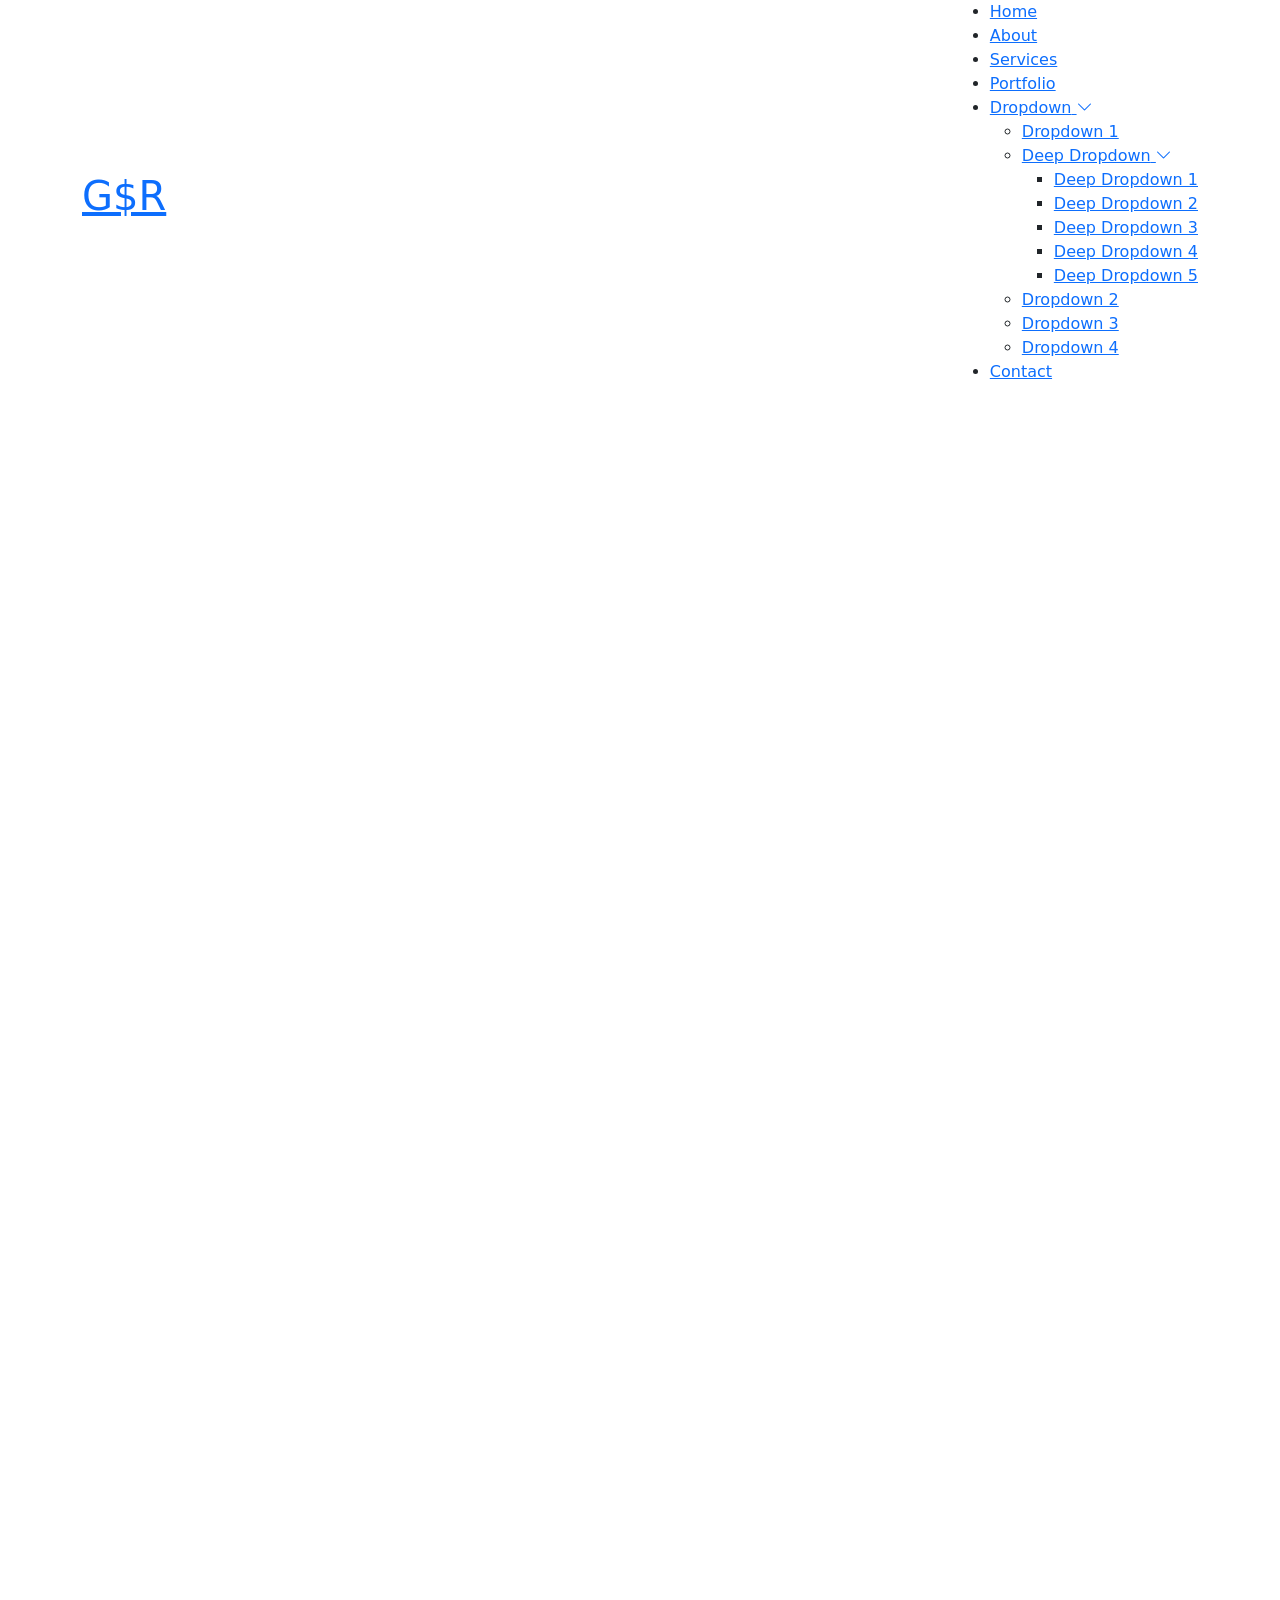
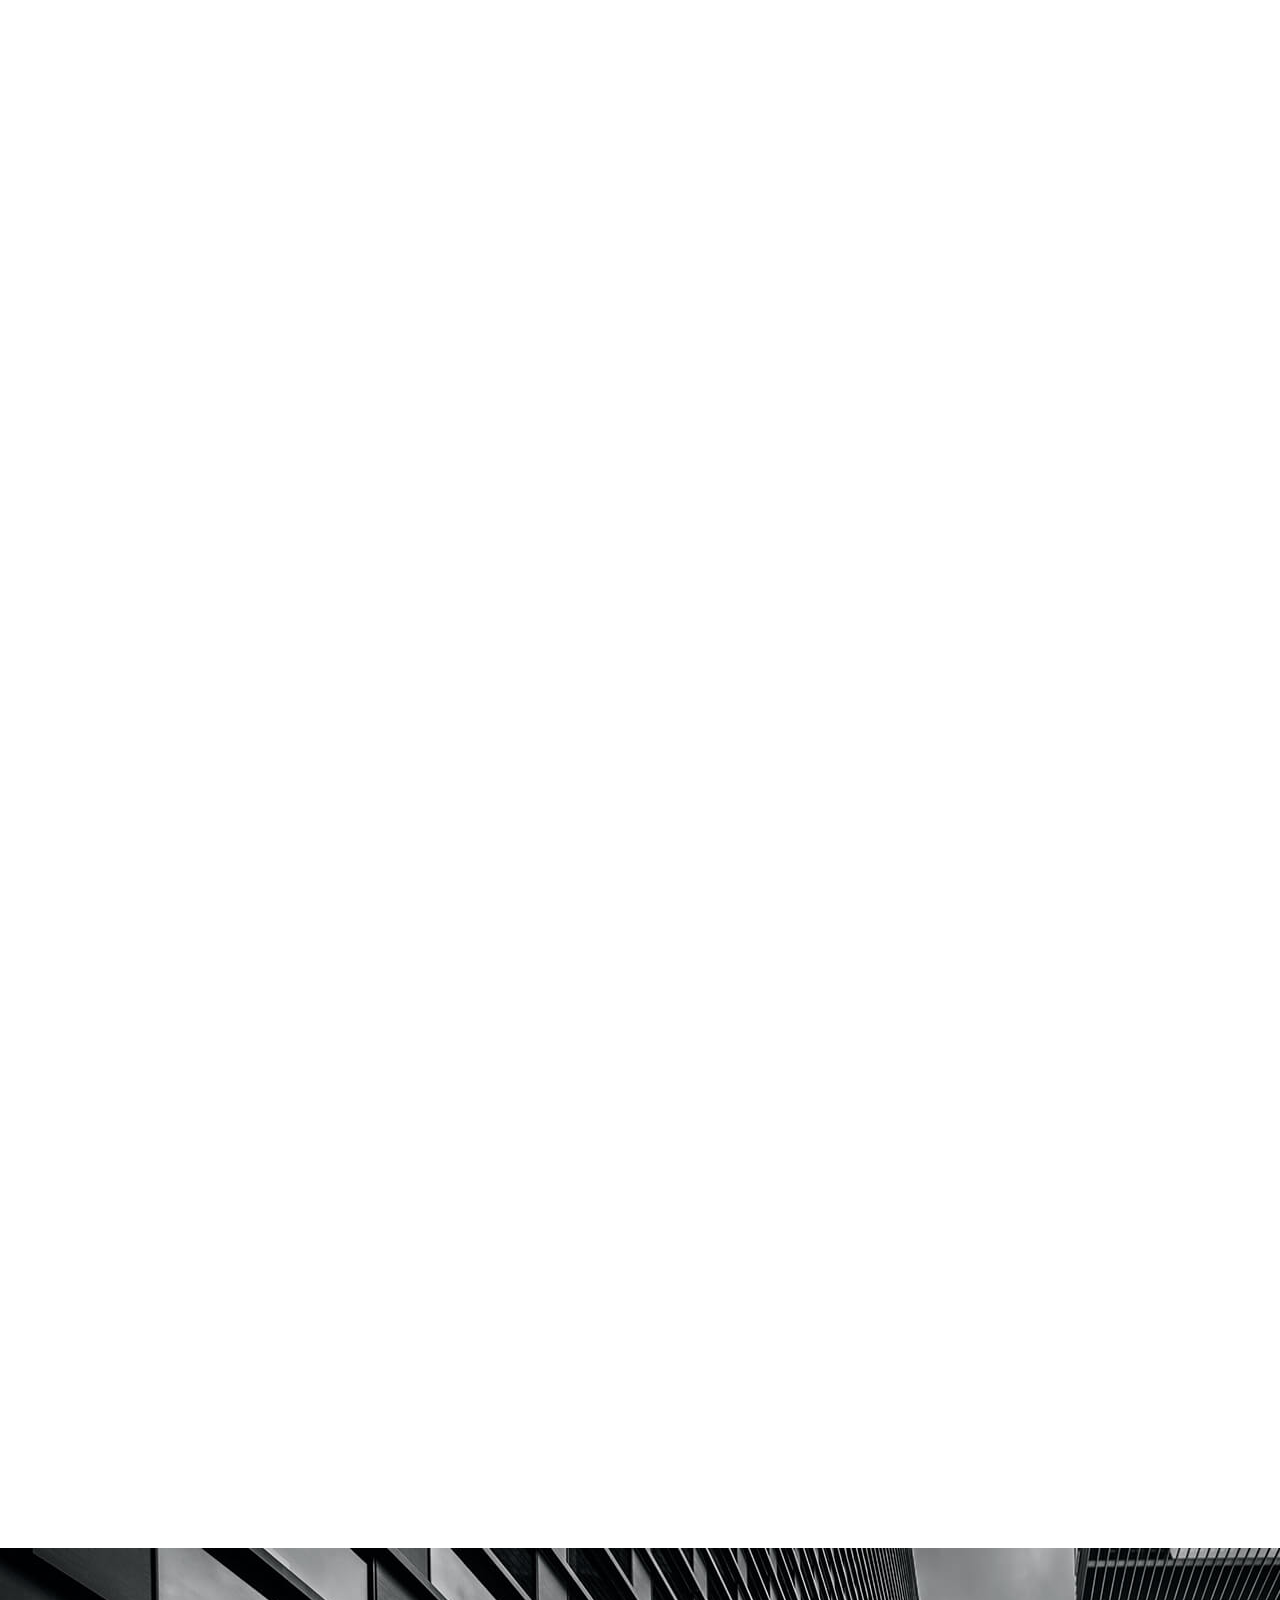
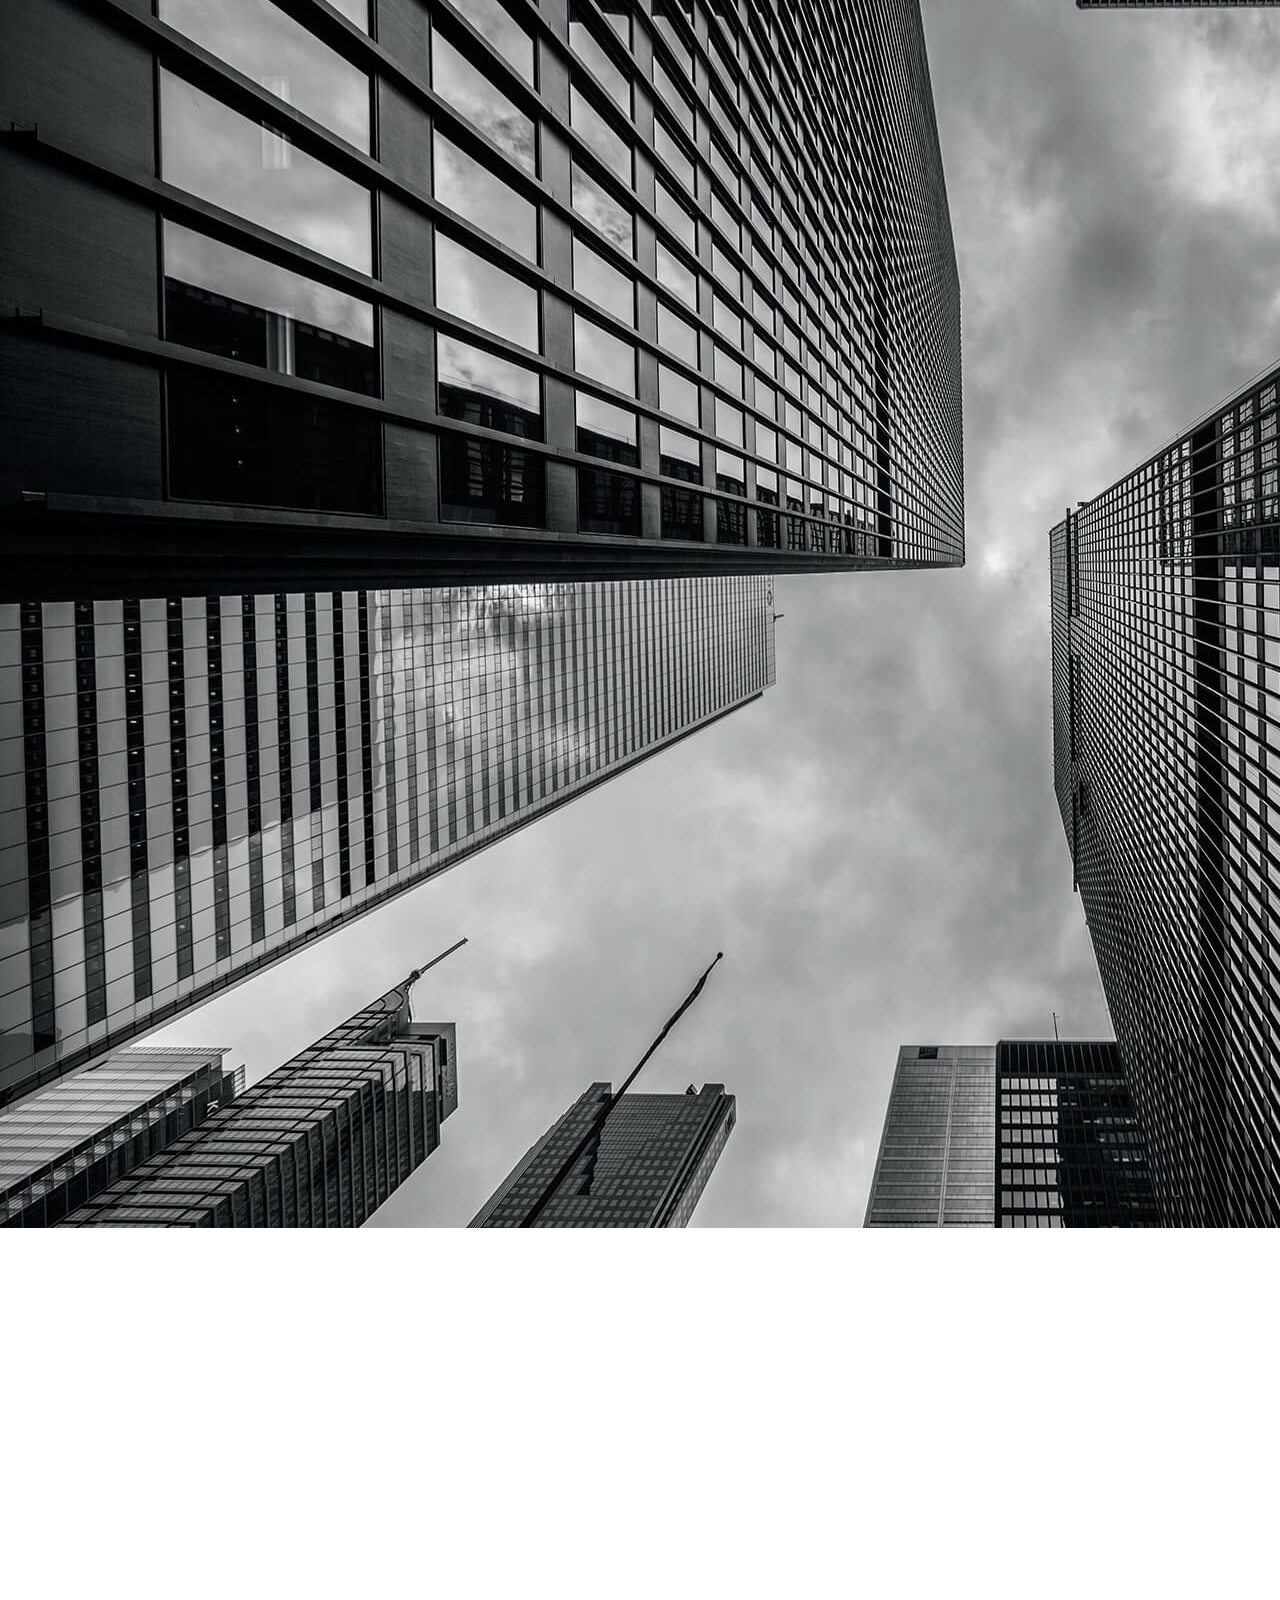
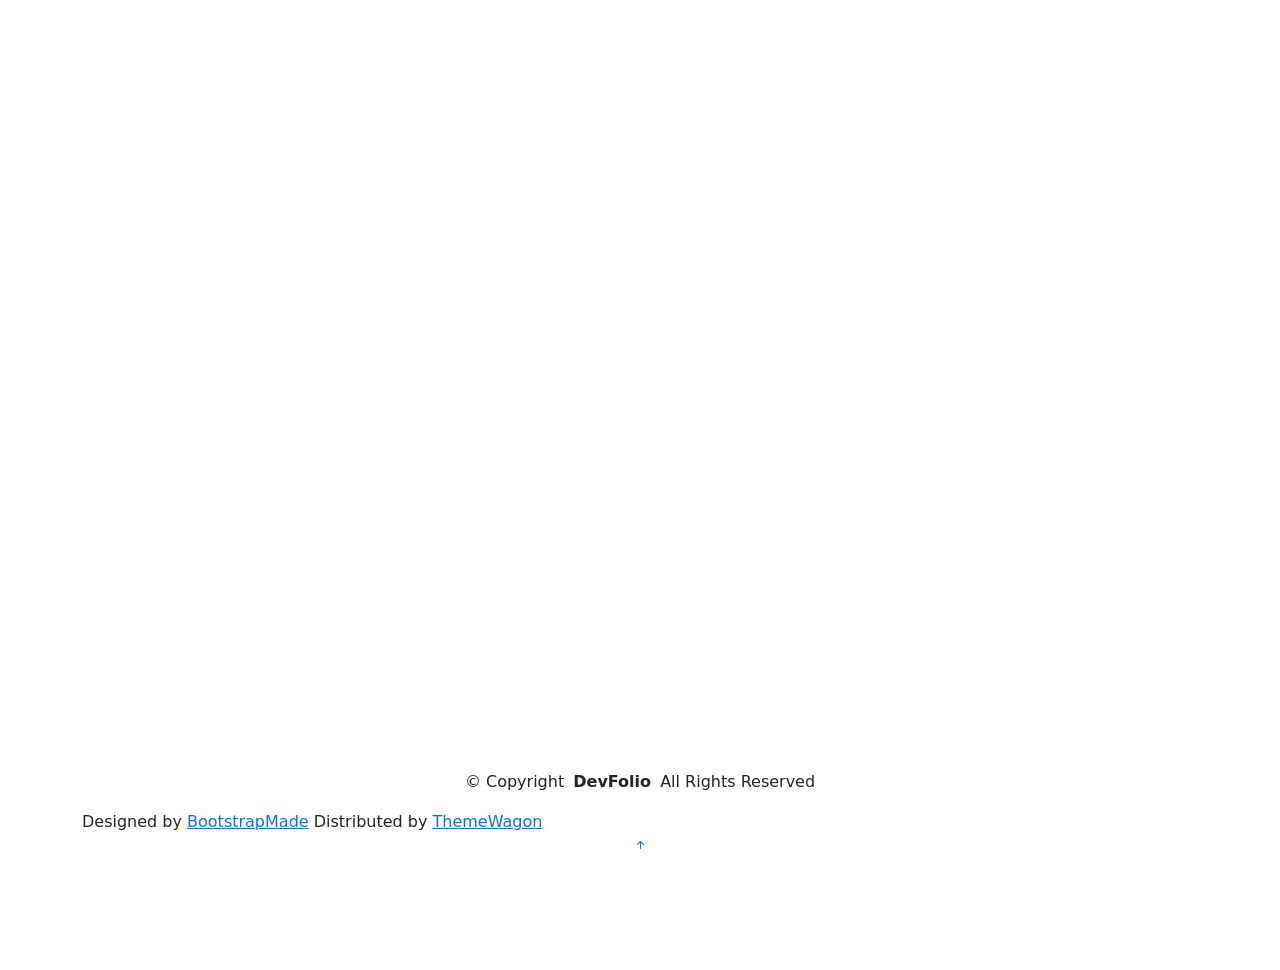
==== index.html @ 5f8efecb "Initial commit" ====
<!DOCTYPE html>
<html lang="en">

<head>
  <meta charset="utf-8">
  <meta content="width=device-width, initial-scale=1.0" name="viewport">
  <title>Gaurav Rahate | BI Developer & Data Visualization Portfolio</title>
  <meta name="description" content="">
  <meta name="keywords" content="">

  <!-- Favicons -->
   <link href="assets/img/favicon.png" rel="icon">
  <link href="assets/img/Gemini_Generated_Image_hyloj5hyloj5hylo.png" rel="apple-touch-icon">

  <!-- Fonts -->
  <link href="https://fonts.googleapis.com" rel="preconnect">
  <link href="https://fonts.gstatic.com" rel="preconnect" crossorigin>
  <link href="https://fonts.googleapis.com/css2?family=Roboto:ital,wght@0,100;0,300;0,400;0,500;0,700;0,900;1,100;1,300;1,400;1,500;1,700;1,900&family=Poppins:ital,wght@0,100;0,200;0,300;0,400;0,500;0,600;0,700;0,800;0,900;1,100;1,200;1,300;1,400;1,500;1,600;1,700;1,800;1,900&family=Raleway:ital,wght@0,100;0,200;0,300;0,400;0,500;0,600;0,700;0,800;0,900;1,100;1,200;1,300;1,400;1,500;1,600;1,700;1,800;1,900&display=swap" rel="stylesheet">

  <!-- Vendor CSS Files -->
  <link href="assets/vendor/bootstrap/css/bootstrap.min.css" rel="stylesheet">
  <link href="assets/vendor/bootstrap-icons/bootstrap-icons.css" rel="stylesheet">
  <link href="assets/vendor/aos/aos.css" rel="stylesheet">
  <link href="assets/vendor/glightbox/css/glightbox.min.css" rel="stylesheet">
  <link href="assets/vendor/swiper/swiper-bundle.min.css" rel="stylesheet">

  <!-- Main CSS File -->
  <link href="assets/css/main.css" rel="stylesheet">

  <!-- =======================================================
  * Template Name: DevFolio
  * Template URL: https://bootstrapmade.com/devfolio-bootstrap-portfolio-html-template/
  * Updated: Aug 07 2024 with Bootstrap v5.3.3
  * Author: BootstrapMade.com
  * License: https://bootstrapmade.com/license/
  ======================================================== -->
</head>

<body class="index-page">

  <header id="header" class="header d-flex align-items-center sticky-top">
    <div class="container-fluid container-xl position-relative d-flex align-items-center justify-content-between">

      <a href="index.html" class="logo d-flex align-items-center">
        <!-- Uncomment the line below if you also wish to use an image logo -->
        <!-- <img src="assets/img/logo.png" alt=""> -->
        <h1 class="sitename">G$R</h1>
      </a>

      <nav id="navmenu" class="navmenu">
        <ul>
          <li><a href="#hero" class="active">Home<br></a></li>
          <li><a href="#about">About</a></li>
          <li><a href="#services">Services</a></li>
          <li><a href="#portfolio">Portfolio</a></li>
          <li class="dropdown"><a href="#"><span>Dropdown</span> <i class="bi bi-chevron-down toggle-dropdown"></i></a>
            <ul>
              <li><a href="#">Dropdown 1</a></li>
              <li class="dropdown"><a href="#"><span>Deep Dropdown</span> <i class="bi bi-chevron-down toggle-dropdown"></i></a>
                <ul>
                  <li><a href="#">Deep Dropdown 1</a></li>
                  <li><a href="#">Deep Dropdown 2</a></li>
                  <li><a href="#">Deep Dropdown 3</a></li>
                  <li><a href="#">Deep Dropdown 4</a></li>
                  <li><a href="#">Deep Dropdown 5</a></li>
                </ul>
              </li>
              <li><a href="#">Dropdown 2</a></li>
              <li><a href="#">Dropdown 3</a></li>
              <li><a href="#">Dropdown 4</a></li>
            </ul>
          </li>
          <li><a href="#contact">Contact</a></li>
        </ul>
        <i class="mobile-nav-toggle d-xl-none bi bi-list"></i>
      </nav>

    </div>
  </header>

  <main class="main">

    <!-- Hero Section -->
    <section id="hero" class="hero section dark-background">

      <img src="assets/img/hero-img.jpg" alt="" data-aos="fade-in">

      <div class="container d-flex flex-column align-items-center justify-content-center text-center" data-aos="fade-up" data-aos-delay="100">
        <h2>I am Gaurav Rahate</h2>
        <p><span class="typed" data-typed-items="Designer, Developer, Data Analyst , Freelancer, Photographer"></span></p>
      </div>

      

    </section><!-- /Hero Section -->

    <!-- About Section -->
    <section id="about" class="about section">

      <div class="container" data-aos="fade-up" data-aos-delay="100">

        <div class="row gy-4">
          <div class="col-md-6">

            <div class="row justify-content-between gy-4">
              <div class="col-lg-5">
                <img src="assets/img/profile-img.jpg" class="img-fluid" alt="">
              </div>
              <div class="col-lg-7 about-info">
                <p><strong>Name: </strong> <span>Gaurav Rahate</span></p>
                <p><strong>Profile: </strong> <span>Data Visualization & Engineering professional</span></p>
                <p><strong>Email: </strong> <span>gauravrahate9152@gmail.com</span></p>
                <p><strong>Phone: </strong> <span>+91 9152582887</span></p>
              </div>
            </div>

            <div class="skills-content skills-animation">

              <h5>Skills</h5>

              <div class="progress">
                <span class="skill"><span>SQL</span> <i class="val">100%</i></span>
                <div class="progress-bar-wrap">
                  <div class="progress-bar" role="progressbar" aria-valuenow="100" aria-valuemin="0" aria-valuemax="100"></div>
                </div>
              </div><!-- End Skills Item -->

              <div class="progress">
                <span class="skill"><span>Java</span> <i class="val">90%</i></span>
                <div class="progress-bar-wrap">
                  <div class="progress-bar" role="progressbar" aria-valuenow="90" aria-valuemin="0" aria-valuemax="100"></div>
                </div>
              </div><!-- End Skills Item -->

              <div class="progress">
                <span class="skill"><span>Python</span> <i class="val">80%</i></span>
                <div class="progress-bar-wrap">
                  <div class="progress-bar" role="progressbar" aria-valuenow="80" aria-valuemin="0" aria-valuemax="100"></div>
                </div>
              </div><!-- End Skills Item -->

              <div class="progress">
                <span class="skill"><span>Power BI</span> <i class="val">75%</i></span>
                <div class="progress-bar-wrap">
                  <div class="progress-bar" role="progressbar" aria-valuenow="75" aria-valuemin="0" aria-valuemax="100"></div>
                </div>
              </div><!-- End Skills Item -->

              <div class="progress">
                <span class="skill"><span>AWS</span> <i class="val">70%</i></span>
                <div class="progress-bar-wrap">
                  <div class="progress-bar" role="progressbar" aria-valuenow="70" aria-valuemin="0" aria-valuemax="100"></div>
                </div>
              </div><!-- End Skills Item -->

            </div>
          </div>

          <div class="col-md-6">
            <div class="about-me">
              <h4>About me</h4>
              <p>
                Dedicated and results-oriented Data Visualization & Engineering professional with hands-on experience at Piramal Finance, where I
                contributed to building scalable, insight-rich Power BI dashboards and optimizing end-to-end data workflows. Skilled in writing
                complex SQL queries to extract and transform large datasets, and experienced in translating business requirements into impactful
                visualizations that support strategic decision-making. Proficient in designing and implementing ETL processes with a strong emphasis
                on data quality, validation, and performance monitoring. I have worked closely with cross-functional stakeholders to enhance
                reporting capabilities and ensure seamless data delivery. Additionally, I've leveraged AWS CloudWatch to proactively monitor system
                performance and troubleshoot issues, contributing to high data availability and operational efficiency. I bring a strong blend of
                technical acumen and business understanding, serving as an effective bridge between data engineering and analytics teams.
              </p>
            </div>
          </div>
        </div>

      </div>

    </section><!-- /About Section -->

    <!-- Resume Section -->
 <section id="resume" class="resume section">

      <!-- Section Title -->
      <div class="container section-title" data-aos="fade-up">
        <h2>Resume</h2>
        <p>Details of my education, experience, and skills</p>
      </div><!-- End Section Title -->

      <div class="container">

        <div class="row">

          <div class="col-lg-6" data-aos="fade-up" data-aos-delay="100">
            <h3 class="resume-title">Summary</h3>

            <div class="resume-item pb-0">
              <h4>Gaurav Rahate</h4>
              <p><em>Dedicated and results-oriented Data Visualization & Engineering professional with hands-on experience at Piramal Finance.</em></p>
              <ul>
                <li>Mumbai, Maharashtra</li>
                <li>+91 9152582887</li>
                <li>gauravrahate9152@gmail.com</li>
                <li><a href="https://www.linkedin.com/in/gaurav-rahate-513367248/">LinkedIn Profile</a></li>
              </ul>
            </div><!-- Edn Resume Item -->

            <h3 class="resume-title">Education</h3>
            <div class="resume-item">
              <h4>Bachelor's of Engineering</h4>
              <h5>2021 - 2024</h5>
              <p><em>Shivajirao S. Jondhale College Of Engineering, Dombivali</em></p>
              <p>Information Technology, Mumbai University, 8.57 CGPI</p>
            </div><!-- Edn Resume Item -->

            <div class="resume-item">
              <h4>Diploma In Engineering</h4>
              <h5>2018 - 2021</h5>
              <p><em>Government Polytechnic, Thane</em></p>
              <p>Information Technology, MSBTE, 87.56%</p>
            </div><!-- Edn Resume Item -->

             <h3 class="resume-title">Certifications</h3>
            <div class="resume-item">
              <h4>Data Visualization with Python</h4>
              <p><em>IBM</em></p>
            </div><!-- Edn Resume Item -->

            <div class="resume-item">
              <h4>Data Analytics Job Simulation</h4>
              <p><em>Forage</em></p>
            </div><!-- Edn Resume Item -->

            <div class="resume-item">
              <h4>ChatGPT for Data Analytics</h4>
              <p><em>Mavel Analytics</em></p>
            </div><!-- Edn Resume Item -->

          </div>

          <div class="col-lg-6" data-aos="fade-up" data-aos-delay="200">
            <h3 class="resume-title">Professional Experience</h3>
            <div class="resume-item">
              <h4>Business Intelligence (BI) Developer</h4>
              <h5>April 2025 - Present</h5>
              <p><em>Piramal Finance, Mumbai, India</em></p>
              <ul>
                <li>Developed interactive Power BI dashboards, integrating Figma-based design prototypes to enhance dashboard UX and consistency.</li>
                <li>Write complex SQL queries to extract, manipulate, and analyze large datasets from multiple sources.</li>
                <li>Provided production support for organizational data models, monitoring data pipelines and resolving issues to ensure smooth delivery.</li>
                <li>Collaborate closely with stakeholders to gather reporting requirements and deliver custom data solutions.</li>
                <li>Monitor workflows and application performance using AWS CloudWatch, troubleshooting errors and optimizing system efficiency.</li>
              </ul>
            </div><!-- Edn Resume Item -->

            <div class="resume-item">
              <h4>Data Visualization & Engineering Intern</h4>
              <h5>Oct 2024 - April 2025</h5>
              <p><em>Piramal Capital & Housing Finance, Mumbai, India</em></p>
              <ul>
                <li>Partnered with business stakeholders to gather data requirements and deliver insightful dashboards and reports.</li>
                <li>Created Power BI dashboards to visualize key business metrics and performance trends.</li>
                <li>Used SQL to query databases and generate ad-hoc and scheduled reports for business analysis.</li>
                <li>Built aggregated data tables and supported ETL pipeline development alongside senior data engineers.</li>
                <li>Ensured data quality through rigorous testing, validation, and monitoring of performance and error logs via AWS CloudWatch.</li>
                <li>Assisted in data collection, cleaning, and transformation from multiple sources to support BI and analytics initiatives.</li>
              </ul>
            </div><!-- Edn Resume Item -->

          </div>

        </div>

      </div>

    </section><!-- /Resume Section -->

   
    <!-- Stats Section -->
    <section id="stats" class="stats section accent-background">

      <img src="assets/img/stats-bg.jpg" alt="" data-aos="fade-in">

      <div class="container position-relative" data-aos="fade-up" data-aos-delay="100">

        <div class="row gy-4">

          <div class="col-lg-3 col-md-6">
            <div class="stats-item text-center w-100 h-100">
              <span data-purecounter-start="0" data-purecounter-end="232" data-purecounter-duration="0" class="purecounter">232</span>
              <p>Clients</p>
            </div>
          </div><!-- End Stats Item -->

          <div class="col-lg-3 col-md-6">
            <div class="stats-item text-center w-100 h-100">
              <span data-purecounter-start="0" data-purecounter-end="521" data-purecounter-duration="0" class="purecounter">521</span>
              <p>Projects</p>
            </div>
          </div><!-- End Stats Item -->

          <div class="col-lg-3 col-md-6">
            <div class="stats-item text-center w-100 h-100">
              <span data-purecounter-start="0" data-purecounter-end="1453" data-purecounter-duration="0" class="purecounter">1453</span>
              <p>Hours Of Support</p>
            </div>
          </div><!-- End Stats Item -->

          <div class="col-lg-3 col-md-6">
            <div class="stats-item text-center w-100 h-100">
              <span data-purecounter-start="0" data-purecounter-end="32" data-purecounter-duration="0" class="purecounter">32</span>
              <p>Awards</p>
            </div>
          </div><!-- End Stats Item -->

        </div>

      </div>

    </section><!-- /Stats Section -->

    <!-- Portfolio Section -->
    <section id="portfolio" class="portfolio section">

      <!-- Section Title -->
      <div class="container section-title" data-aos="fade-up">
        <h2>Portfolio</h2>
        <p>My recent projects</p>
      </div><!-- End Section Title -->

      <div class="container">

        <div class="isotope-layout" data-default-filter="*" data-layout="masonry" data-sort="original-order">

          <ul class="portfolio-filters isotope-filters" data-aos="fade-up" data-aos-delay="100">
            <li data-filter="*" class="filter-active">All</li>
            <li data-filter=".filter-app">App</li>
            <li data-filter=".filter-product">Dashboards</li>
            <li data-filter=".filter-design">Design</li>
            <li data-filter=".filter-branding">Automation</li>
            
            <li data-filter=".filter-books">Books</li>
          </ul><!-- End Portfolio Filters -->

          <div class="row gy-4 isotope-container" data-aos="fade-up" data-aos-delay="200">

            <div class="col-lg-4 col-md-6 portfolio-item isotope-item filter-app">
              <img src="assets/img/portfolio/app-1.jpg" class="img-fluid" alt="">
              <div class="portfolio-info">
                <h4>Shikhar Web Application</h4>
                <p>Employee Engagement & Performance Tracking</p>
                <a href="assets/img/portfolio/app-1.jpg" title="Shikhar Web Application" data-gallery="portfolio-gallery-app" class="glightbox preview-link"><i class="bi bi-zoom-in"></i></a>
                <a href="portfolio-details.html" title="More Details" class="details-link"><i class="bi bi-link-45deg"></i></a>
              </div>
            </div><!-- End Portfolio Item -->

            <div class="col-lg-4 col-md-6 portfolio-item isotope-item filter-product">
              <img src="assets/img/portfolio/Ibcs-theme.jpg" class="img-fluid" alt="">
              <div class="portfolio-info">
                <h4>Power BI Theme Development</h4>
                <p>Customized JSON theme for Power BI</p>
                <a href="assets/img/portfolio/Ibcs-theme.jpg" title="Power BI Theme Development" data-gallery="portfolio-gallery-product" class="glightbox preview-link"><i class="bi bi-zoom-in"></i></a>
                <a href="portfolio-details.html" title="More Details" class="details-link"><i class="bi bi-link-45deg"></i></a>
              </div>
            </div><!-- End Portfolio Item -->

            <div class="col-lg-4 col-md-6 portfolio-item isotope-item filter-branding">
              <img src="assets/img/portfolio/branding-1.jpg" class="img-fluid" alt="">
              <div class="portfolio-info">
                <h4>AccessM RLS Dataflow Automation</h4>
                <p>Unified Role-Level Security Dataflow Automation</p>
                <a href="assets/img/portfolio/branding-1.jpg" title="AccessM RLS Dataflow Automation" data-gallery="portfolio-gallery-branding" class="glightbox preview-link"><i class="bi bi-zoom-in"></i></a>
                <a href="portfolio-details.html" title="More Details" class="details-link"><i class="bi bi-link-45deg"></i></a>
              </div>
            </div><!-- End Portfolio Item --> 

             <div class="col-lg-4 col-md-6 portfolio-item isotope-item filter-design">
              <img src="assets/img/portfolio/Design.jpg" class="img-fluid" alt="">
              <div class="portfolio-info">
                <h4>Analyctal Central</h4>
                <p>Application WireFrame</p>
                <a href="assets/img/portfolio/Design.jpg" title="AccessM RLS Dataflow Automation" data-gallery="portfolio-gallery-branding" class="glightbox preview-link"><i class="bi bi-zoom-in"></i></a>
                <a href="portfolio-details.html" title="More Details" class="details-link"><i class="bi bi-link-45deg"></i></a>
              </div>
            </div><!-- End Portfolio Item -->

            <div class="col-lg-4 col-md-6 portfolio-item isotope-item filter-books">
              <img src="assets/img/portfolio/books-1.jpg" class="img-fluid" alt="">
              <div class="portfolio-info">
                <h4>Snowflake Stored Procedures Migration</h4>
                <p>AWS Glue to Snowflake Migration</p>
                <a href="assets/img/portfolio/books-1.jpg" title="Snowflake Stored Procedures Migration" data-gallery="portfolio-gallery-book" class="glightbox preview-link"><i class="bi bi-zoom-in"></i></a>
                <a href="portfolio-details.html" title="More Details" class="details-link"><i class="bi bi-link-45deg"></i></a>
              </div>
            </div><!-- End Portfolio Item -->

          </div><!-- End Portfolio Container -->

        </div>

      </div>

    </section><!-- /Portfolio Section -->

    <!-- Pricing Section -->
    <section id="pricing" class="pricing section">

      <!-- Section Title -->
      <div class="container section-title" data-aos="fade-up">
        <h2>Pricing</h2>
        <p>Necessitatibus eius consequatur ex aliquid fuga eum quidem sint consectetur velit</p>
      </div><!-- End Section Title -->

      <div class="container" data-aos="fade-up" data-aos-delay="100">

        <div class="row gy-4 gx-lg-5">

          <div class="col-lg-6">
            <div class="pricing-item d-flex justify-content-between">
              <h3>Portrait Photography</h3>
              <h4>$160.00</h4>
            </div>
          </div><!-- End Pricing Item -->

          <div class="col-lg-6">
            <div class="pricing-item d-flex justify-content-between">
              <h3>Fashion Photography</h3>
              <h4>$300.00</h4>
            </div>
          </div><!-- End Pricing Item -->

          <div class="col-lg-6">
            <div class="pricing-item d-flex justify-content-between">
              <h3>Sports Photography</h3>
              <h4>$200.00</h4>
            </div>
          </div><!-- End Pricing Item -->

          <div class="col-lg-6">
            <div class="pricing-item d-flex justify-content-between">
              <h3>Still Life Photography</h3>
              <h4>$120.00</h4>
            </div>
          </div><!-- End Pricing Item -->

          <div class="col-lg-6">
            <div class="pricing-item d-flex justify-content-between">
              <h3>Wedding Photography</h3>
              <h4>$500.00</h4>
            </div>
          </div><!-- End Pricing Item -->

          <div class="col-lg-6">
            <div class="pricing-item d-flex justify-content-between">
              <h3>Photojournalism</h3>
              <h4>$200.00</h4>
            </div>
          </div><!-- End Pricing Item -->

        </div>

      </div>

    </section><!-- /Pricing Section -->

    <!-- Faq Section -->
    <section id="faq" class="faq section">

      <div class="container">

        <div class="row gy-4">

          <div class="col-lg-4" data-aos="fade-up" data-aos-delay="100">
            <div class="content px-xl-5">
              <h3><span>Frequently Asked </span><strong>Questions</strong></h3>
              <p>
                Lorem ipsum dolor sit amet, consectetur adipiscing elit, sed do eiusmod tempor incididunt ut labore et dolore magna aliqua. Duis aute irure dolor in reprehenderit
              </p>
            </div>
          </div>

          <div class="col-lg-8" data-aos="fade-up" data-aos-delay="200">

            <div class="faq-container">
              <div class="faq-item faq-active">
                <h3><span class="num">1.</span> <span>Non consectetur a erat nam at lectus urna duis?</span></h3>
                <div class="faq-content">
                  <p>Feugiat pretium nibh ipsum consequat. Tempus iaculis urna id volutpat lacus laoreet non curabitur gravida. Venenatis lectus magna fringilla urna porttitor rhoncus dolor purus non.</p>
                </div>
                <i class="faq-toggle bi bi-chevron-right"></i>
              </div><!-- End Faq item-->

              <div class="faq-item">
                <h3><span class="num">2.</span> <span>Feugiat scelerisque varius morbi enim nunc faucibus a pellentesque?</span></h3>
                <div class="faq-content">
                  <p>Dolor sit amet consectetur adipiscing elit pellentesque habitant morbi. Id interdum velit laoreet id donec ultrices. Fringilla phasellus faucibus scelerisque eleifend donec pretium. Est pellentesque elit ullamcorper dignissim. Mauris ultrices eros in cursus turpis massa tincidunt dui.</p>
                </div>
                <i class="faq-toggle bi bi-chevron-right"></i>
              </div><!-- End Faq item-->

              <div class="faq-item">
                <h3><span class="num">3.</span> <span>Dolor sit amet consectetur adipiscing elit pellentesque?</span></h3>
                <div class="faq-content">
                  <p>Eleifend mi in nulla posuere sollicitudin aliquam ultrices sagittis orci. Faucibus pulvinar elementum integer enim. Sem nulla pharetra diam sit amet nisl suscipit. Rutrum tellus pellentesque eu tincidunt. Lectus urna duis convallis convallis tellus. Urna molestie at elementum eu facilisis sed odio morbi quis</p>
                </div>
                <i class="faq-toggle bi bi-chevron-right"></i>
              </div><!-- End Faq item-->

              <div class="faq-item">
                <h3><span class="num">4.</span> <span>Ac odio tempor orci dapibus. Aliquam eleifend mi in nulla?</span></h3>
                <div class="faq-content">
                  <p>Dolor sit amet consectetur adipiscing elit pellentesque habitant morbi. Id interdum velit laoreet id donec ultrices. Fringilla phasellus faucibus scelerisque eleifend donec pretium. Est pellentesque elit ullamcorper dignissim. Mauris ultrices eros in cursus turpis massa tincidunt dui.</p>
                </div>
                <i class="faq-toggle bi bi-chevron-right"></i>
              </div><!-- End Faq item-->

              <div class="faq-item">
                <h3><span class="num">5.</span> <span>Tempus quam pellentesque nec nam aliquam sem et tortor consequat?</span></h3>
                <div class="faq-content">
                  <p>Molestie a iaculis at erat pellentesque adipiscing commodo. Dignissim suspendisse in est ante in. Nunc vel risus commodo viverra maecenas accumsan. Sit amet nisl suscipit adipiscing bibendum est. Purus gravida quis blandit turpis cursus in</p>
                </div>
                <i class="faq-toggle bi bi-chevron-right"></i>
              </div><!-- End Faq item-->

            </div>

          </div>
        </div>

      </div>

    </section><!-- /Faq Section -->

    <!-- Testimonials Section -->
    <section id="testimonials" class="testimonials section accent-background">

      <img src="assets/img/testimonials-bg.jpg" class="testimonials-bg" alt="">

      <div class="container" data-aos="fade-up" data-aos-delay="100">

        <div class="swiper init-swiper">
          <script type="application/json" class="swiper-config">
            {
              "loop": true,
              "speed": 600,
              "autoplay": {
                "delay": 5000
              },
              "slidesPerView": "auto",
              "pagination": {
                "el": ".swiper-pagination",
                "type": "bullets",
                "clickable": true
              }
            }
          </script>
          <div class="swiper-wrapper">

            <div class="swiper-slide">
              <div class="testimonial-item">
                <img src="assets/img/testimonials/testimonials-1.jpg" class="testimonial-img" alt="">
                <h3>Saul Goodman</h3>
                <h4>Ceo &amp; Founder</h4>
                <div class="stars">
                  <i class="bi bi-star-fill"></i><i class="bi bi-star-fill"></i><i class="bi bi-star-fill"></i><i class="bi bi-star-fill"></i><i class="bi bi-star-fill"></i>
                </div>
                <p>
                  <i class="bi bi-quote quote-icon-left"></i>
                  <span>Proin iaculis purus consequat sem cure digni ssim donec porttitora entum suscipit rhoncus. Accusantium quam, ultricies eget id, aliquam eget nibh et. Maecen aliquam, risus at semper.</span>
                  <i class="bi bi-quote quote-icon-right"></i>
                </p>
              </div>
            </div><!-- End testimonial item -->

            <div class="swiper-slide">
              <div class="testimonial-item">
                <img src="assets/img/testimonials/testimonials-2.jpg" class="testimonial-img" alt="">
                <h3>Sara Wilsson</h3>
                <h4>Designer</h4>
                <div class="stars">
                  <i class="bi bi-star-fill"></i><i class="bi bi-star-fill"></i><i class="bi bi-star-fill"></i><i class="bi bi-star-fill"></i><i class="bi bi-star-fill"></i>
                </div>
                <p>
                  <i class="bi bi-quote quote-icon-left"></i>
                  <span>Export tempor illum tamen malis malis eram quae irure esse labore quem cillum quid cillum eram malis quorum velit fore eram velit sunt aliqua noster fugiat irure amet legam anim culpa.</span>
                  <i class="bi bi-quote quote-icon-right"></i>
                </p>
              </div>
            </div><!-- End testimonial item -->

            <div class="swiper-slide">
              <div class="testimonial-item">
                <img src="assets/img/testimonials/testimonials-3.jpg" class="testimonial-img" alt="">
                <h3>Jena Karlis</h3>
                <h4>Store Owner</h4>
                <div class="stars">
                  <i class="bi bi-star-fill"></i><i class="bi bi-star-fill"></i><i class="bi bi-star-fill"></i><i class="bi bi-star-fill"></i><i class="bi bi-star-fill"></i>
                </div>
                <p>
                  <i class="bi bi-quote quote-icon-left"></i>
                  <span>Enim nisi quem export duis labore cillum quae magna enim sint quorum nulla quem veniam duis minim tempor labore quem eram duis noster aute amet eram fore quis sint minim.</span>
                  <i class="bi bi-quote quote-icon-right"></i>
                </p>
              </div>
            </div><!-- End testimonial item -->

            <div class="swiper-slide">
              <div class="testimonial-item">
                <img src="assets/img/testimonials/testimonials-4.jpg" class="testimonial-img" alt="">
                <h3>Matt Brandon</h3>
                <h4>Freelancer</h4>
                <div class="stars">
                  <i class="bi bi-star-fill"></i><i class="bi bi-star-fill"></i><i class="bi bi-star-fill"></i><i class="bi bi-star-fill"></i><i class="bi bi-star-fill"></i>
                </div>
                <p>
                  <i class="bi bi-quote quote-icon-left"></i>
                  <span>Fugiat enim eram quae cillum dolore dolor amet nulla culpa multos export minim fugiat minim velit minim dolor enim duis veniam ipsum anim magna sunt elit fore quem dolore labore illum veniam.</span>
                  <i class="bi bi-quote quote-icon-right"></i>
                </p>
              </div>
            </div><!-- End testimonial item -->

            <div class="swiper-slide">
              <div class="testimonial-item">
                <img src="assets/img/testimonials/testimonials-5.jpg" class="testimonial-img" alt="">
                <h3>John Larson</h3>
                <h4>Entrepreneur</h4>
                <div class="stars">
                  <i class="bi bi-star-fill"></i><i class="bi bi-star-fill"></i><i class="bi bi-star-fill"></i><i class="bi bi-star-fill"></i><i class="bi bi-star-fill"></i>
                </div>
                <p>
                  <i class="bi bi-quote quote-icon-left"></i>
                  <span>Quis quorum aliqua sint quem legam fore sunt eram irure aliqua veniam tempor noster veniam enim culpa labore duis sunt culpa nulla illum cillum fugiat legam esse veniam culpa fore nisi cillum quid.</span>
                  <i class="bi bi-quote quote-icon-right"></i>
                </p>
              </div>
            </div><!-- End testimonial item -->

          </div>
          <div class="swiper-pagination"></div>
        </div>

      </div>

    </section><!-- /Testimonials Section -->

    <!-- Contact Section -->
    <section id="contact" class="contact section">

      <!-- Section Title -->
      <div class="container section-title" data-aos="fade-up">
        <h2>Contact</h2>
        <p>Necessitatibus eius consequatur ex aliquid fuga eum quidem sint consectetur velit</p>
      </div><!-- End Section Title -->

      <div class="container" data-aos="fade-up" data-aos-delay="100">

        <div class="info-wrap" data-aos="fade-up" data-aos-delay="200">
          <div class="row gy-5">

            <div class="col-lg-4">
              <div class="info-item d-flex align-items-center">
                <i class="bi bi-geo-alt flex-shrink-0"></i>
                <div>
                  <h3>Address</h3>
                  <p>Kanjurmarg , Mumbai , Maharashtra 400042</p>
                </div>
              </div>
            </div><!-- End Info Item -->

            <div class="col-lg-4">
              <div class="info-item d-flex align-items-center">
                <i class="bi bi-telephone flex-shrink-0"></i>
                <div>
                  <h3>Call Us</h3>
                  <p>+91 9152582887</p>
                </div>
              </div>
            </div><!-- End Info Item -->

            <div class="col-lg-4">
              <div class="info-item d-flex align-items-center">
                <i class="bi bi-envelope flex-shrink-0"></i>
                <div>
                  <h3>Email Us</h3>
                  <p>gauravrahate9152@gmail.com</p>
                </div>
              </div>
            </div><!-- End Info Item -->

          </div>
        </div>

        <form action="forms/contact.php" method="post" class="php-email-form" data-aos="fade-up" data-aos-delay="300">
          <div class="row gy-4">

            <div class="col-md-6">
              <input type="text" name="name" class="form-control" placeholder="Your Name" required="">
            </div>

            <div class="col-md-6 ">
              <input type="email" class="form-control" name="email" placeholder="Your Email" required="">
            </div>

            <div class="col-md-12">
              <input type="text" class="form-control" name="subject" placeholder="Subject" required="">
            </div>

            <div class="col-md-12">
              <textarea class="form-control" name="message" rows="6" placeholder="Message" required=""></textarea>
            </div>

            <div class="col-md-12 text-center">
              <div class="loading">Loading</div>
              <div class="error-message"></div>
              <div class="sent-message">Your message has been sent. Thank you!</div>

              <button type="submit">Send Message</button>
            </div>

          </div>
        </form><!-- End Contact Form -->

      </div>

    </section><!-- /Contact Section -->

  </main>

  <footer id="footer" class="footer accent-background">

    <div class="container">
      <div class="copyright text-center ">
        <p>© <span>Copyright</span> <strong class="px-1 sitename">DevFolio</strong> <span>All Rights Reserved</span></p>
      </div>
            <div class="credits">
        <!-- All the links in the footer should remain intact. -->
        <!-- You can delete the links only if you've purchased the pro version. -->
        <!-- Licensing information: https://bootstrapmade.com/license/ -->
        <!-- Purchase the pro version with working PHP/AJAX contact form: [buy-url] -->
        Designed by <a href="https://bootstrapmade.com/">BootstrapMade</a> Distributed by <a href="https://themewagon.com" target="_blank">ThemeWagon</a>
      </div>
    </div>

  </footer>

  <!-- Scroll Top -->
  <a href="#" id="scroll-top" class="scroll-top d-flex align-items-center justify-content-center"><i class="bi bi-arrow-up-short"></i></a>

  <!-- Preloader -->
  <div id="preloader"></div>

  <!-- Vendor JS Files -->
  <script src="assets/vendor/bootstrap/js/bootstrap.bundle.min.js"></script>
  <script src="assets/vendor/php-email-form/validate.js"></script>
  <script src="assets/vendor/aos/aos.js"></script>
  <script src="assets/vendor/typed.js/typed.umd.js"></script>
  <script src="assets/vendor/waypoints/noframework.waypoints.js"></script>
  <script src="assets/vendor/purecounter/purecounter_vanilla.js"></script>
  <script src="assets/vendor/glightbox/js/glightbox.min.js"></script>
  <script src="assets/vendor/imagesloaded/imagesloaded.pkgd.min.js"></script>
  <script src="assets/vendor/isotope-layout/isotope.pkgd.min.js"></script>
  <script src="assets/vendor/swiper/swiper-bundle.min.js"></script>

  <!-- Main JS File -->
  <script src="assets/js/main.js"></script>

</body>

</html>
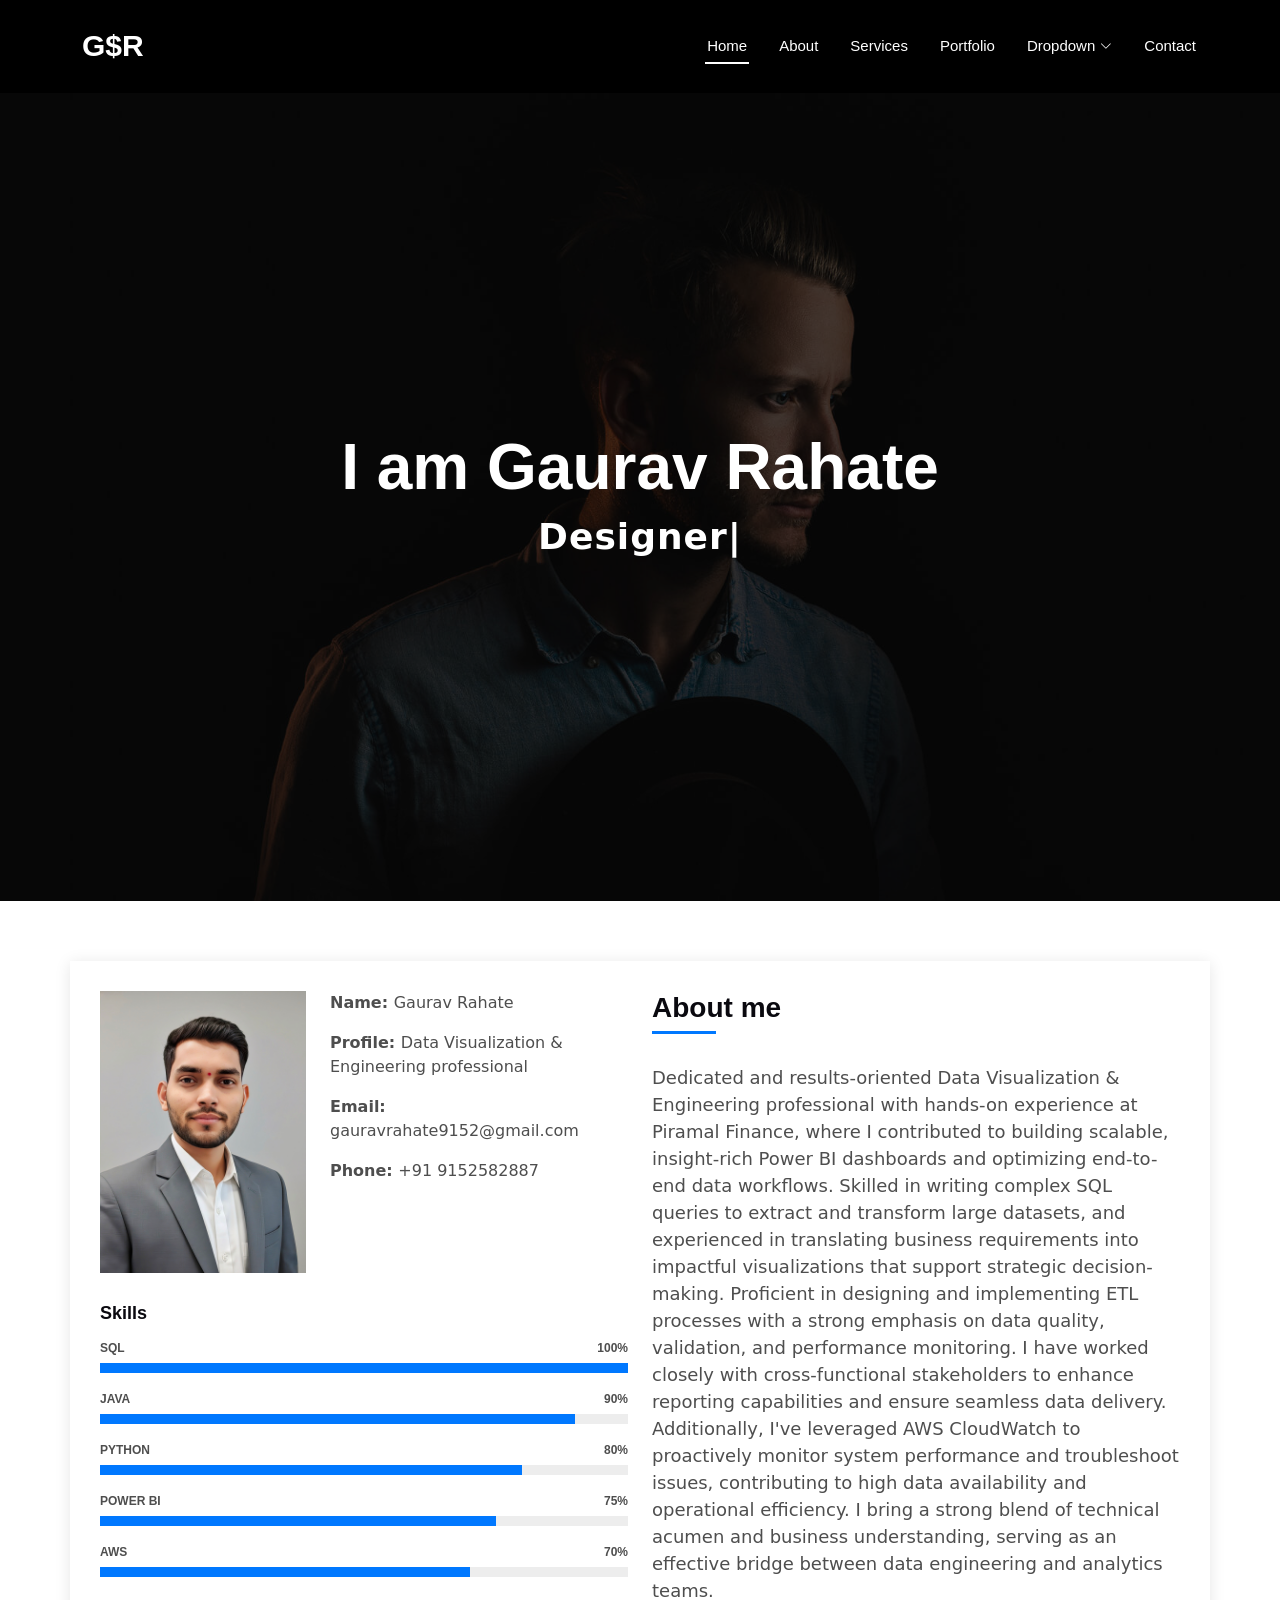
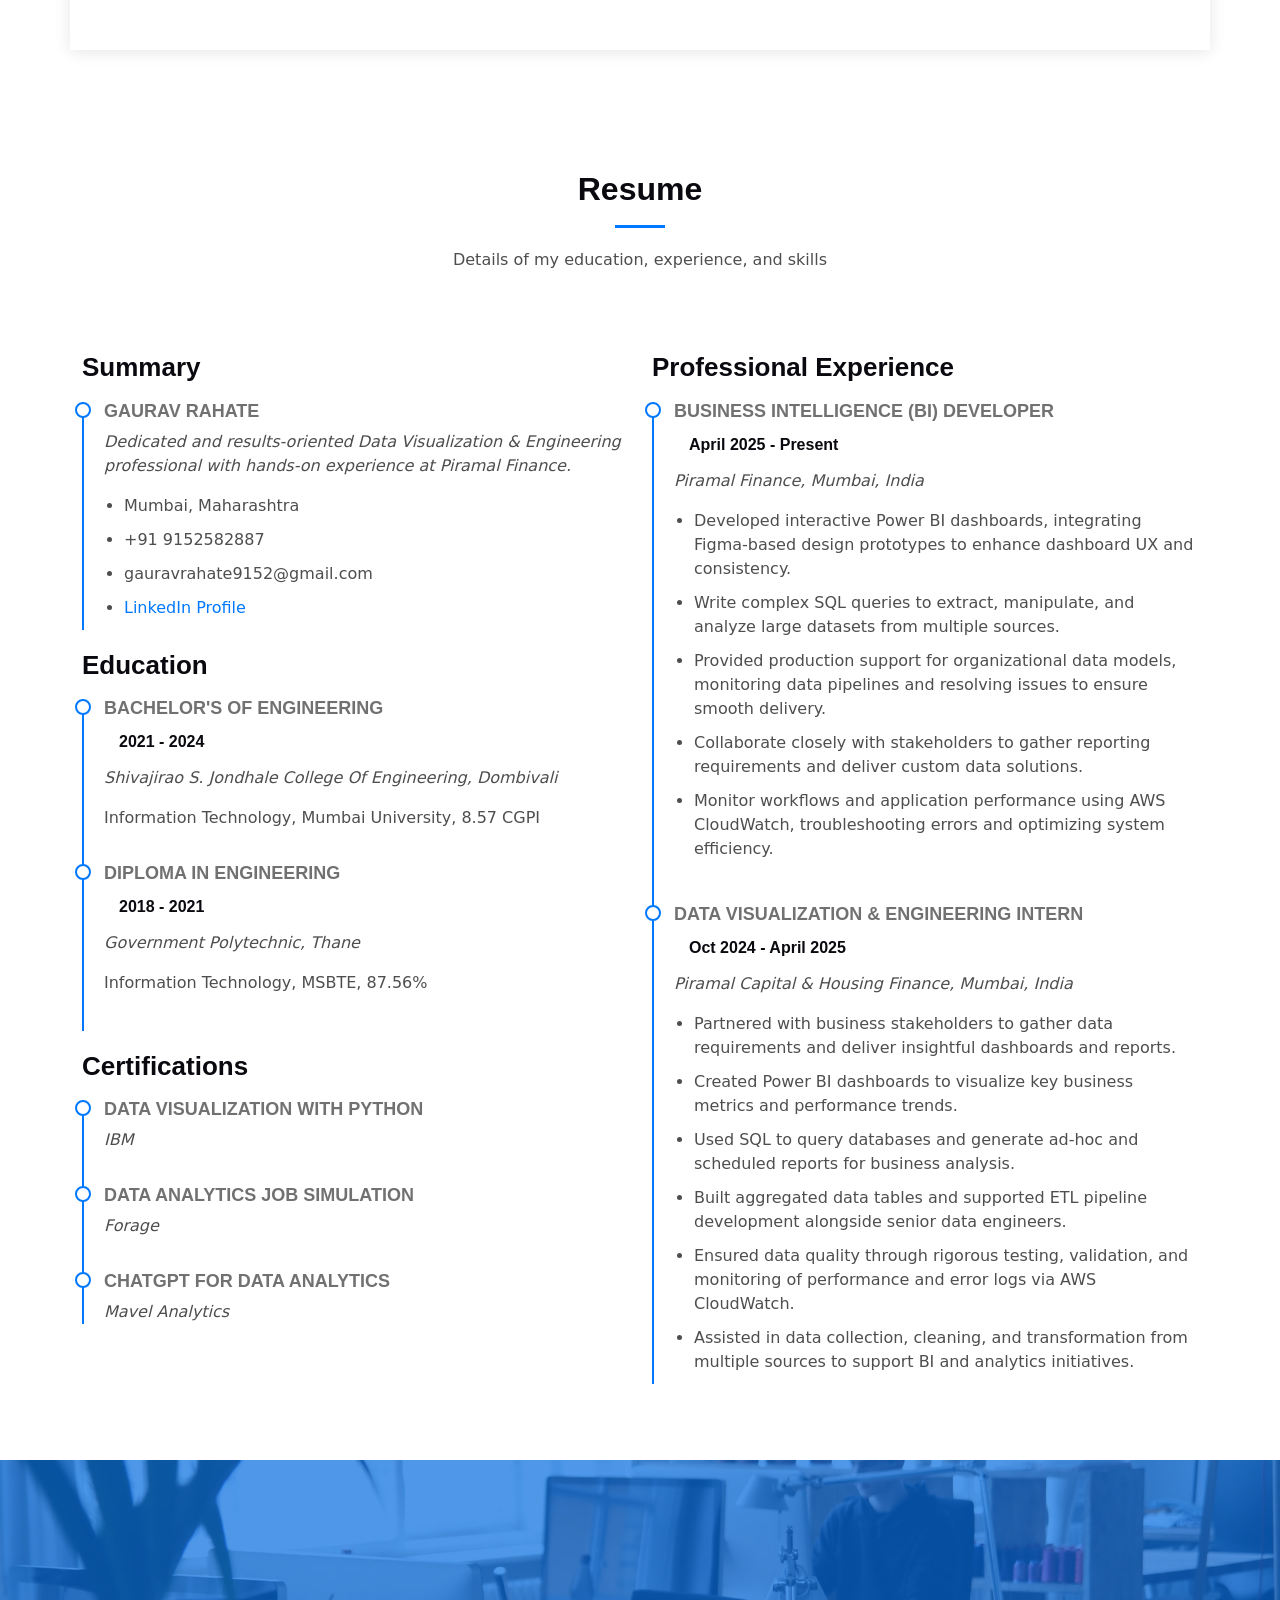
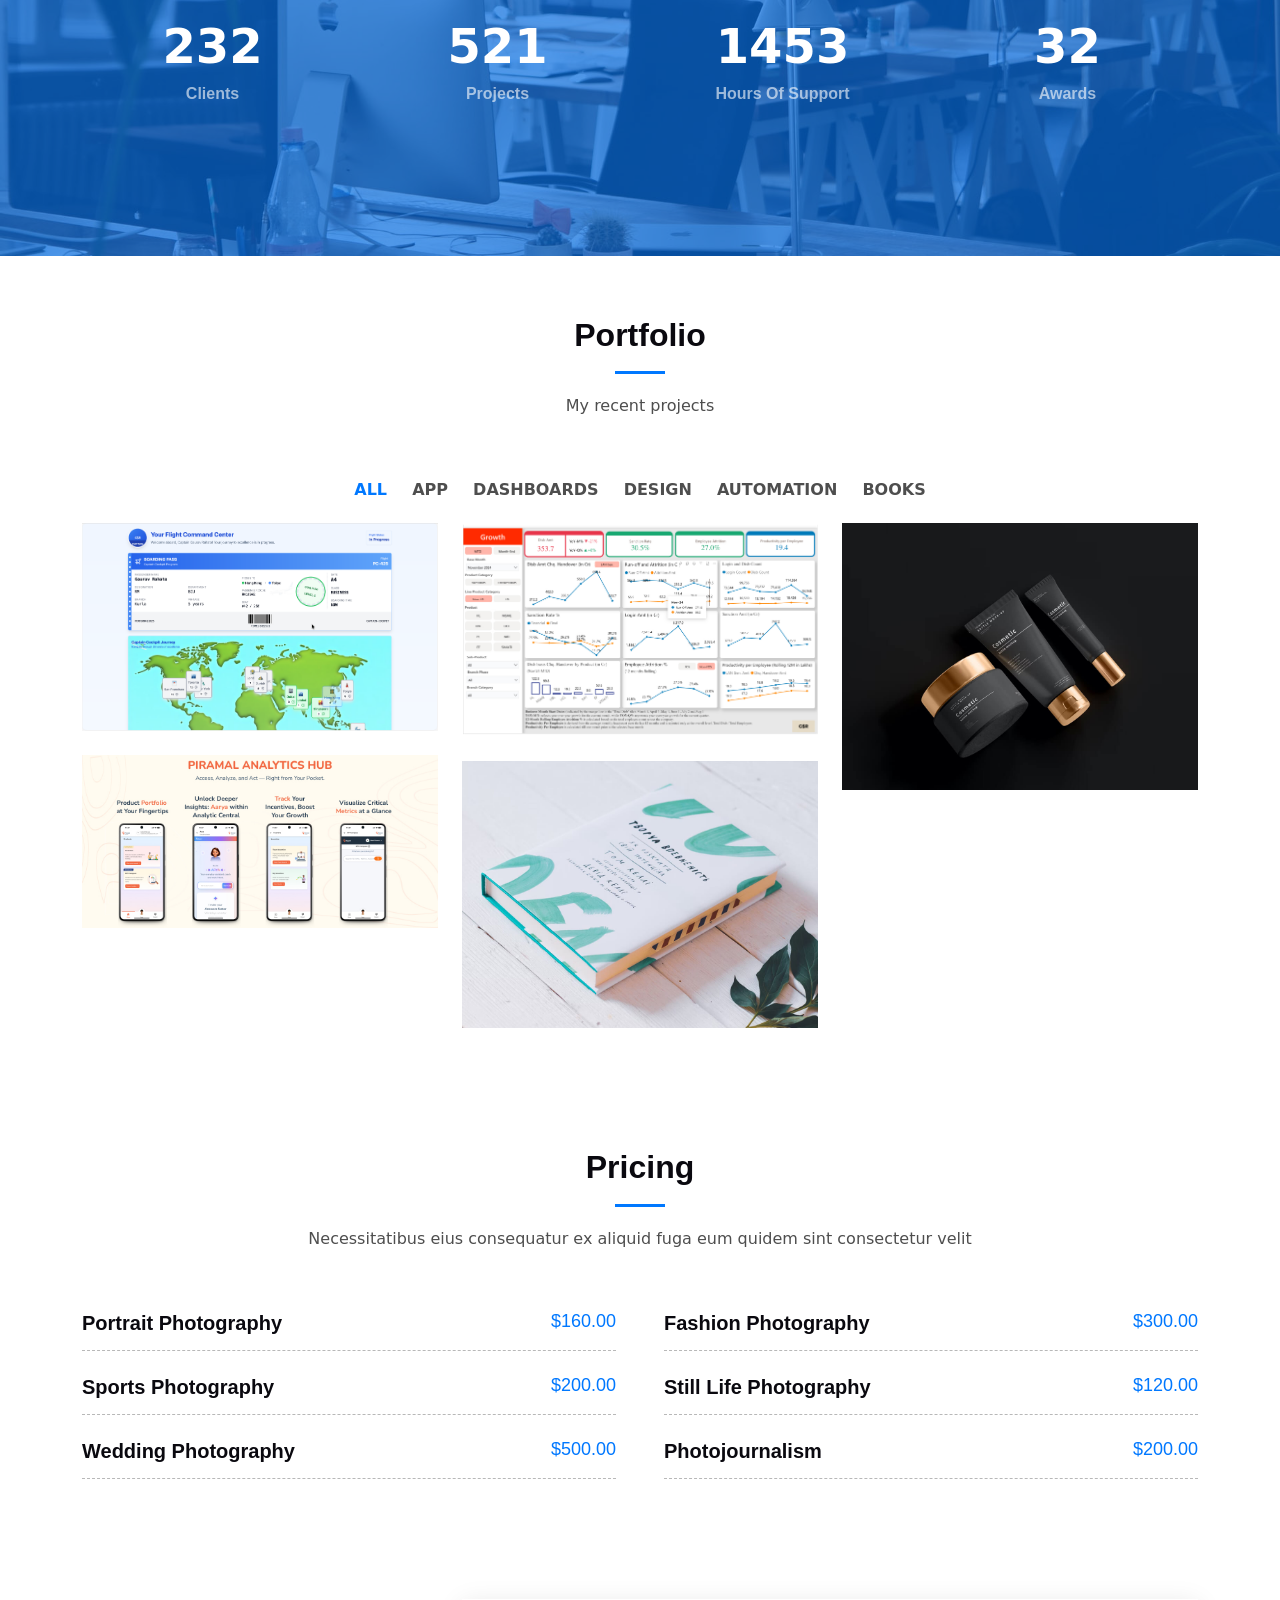
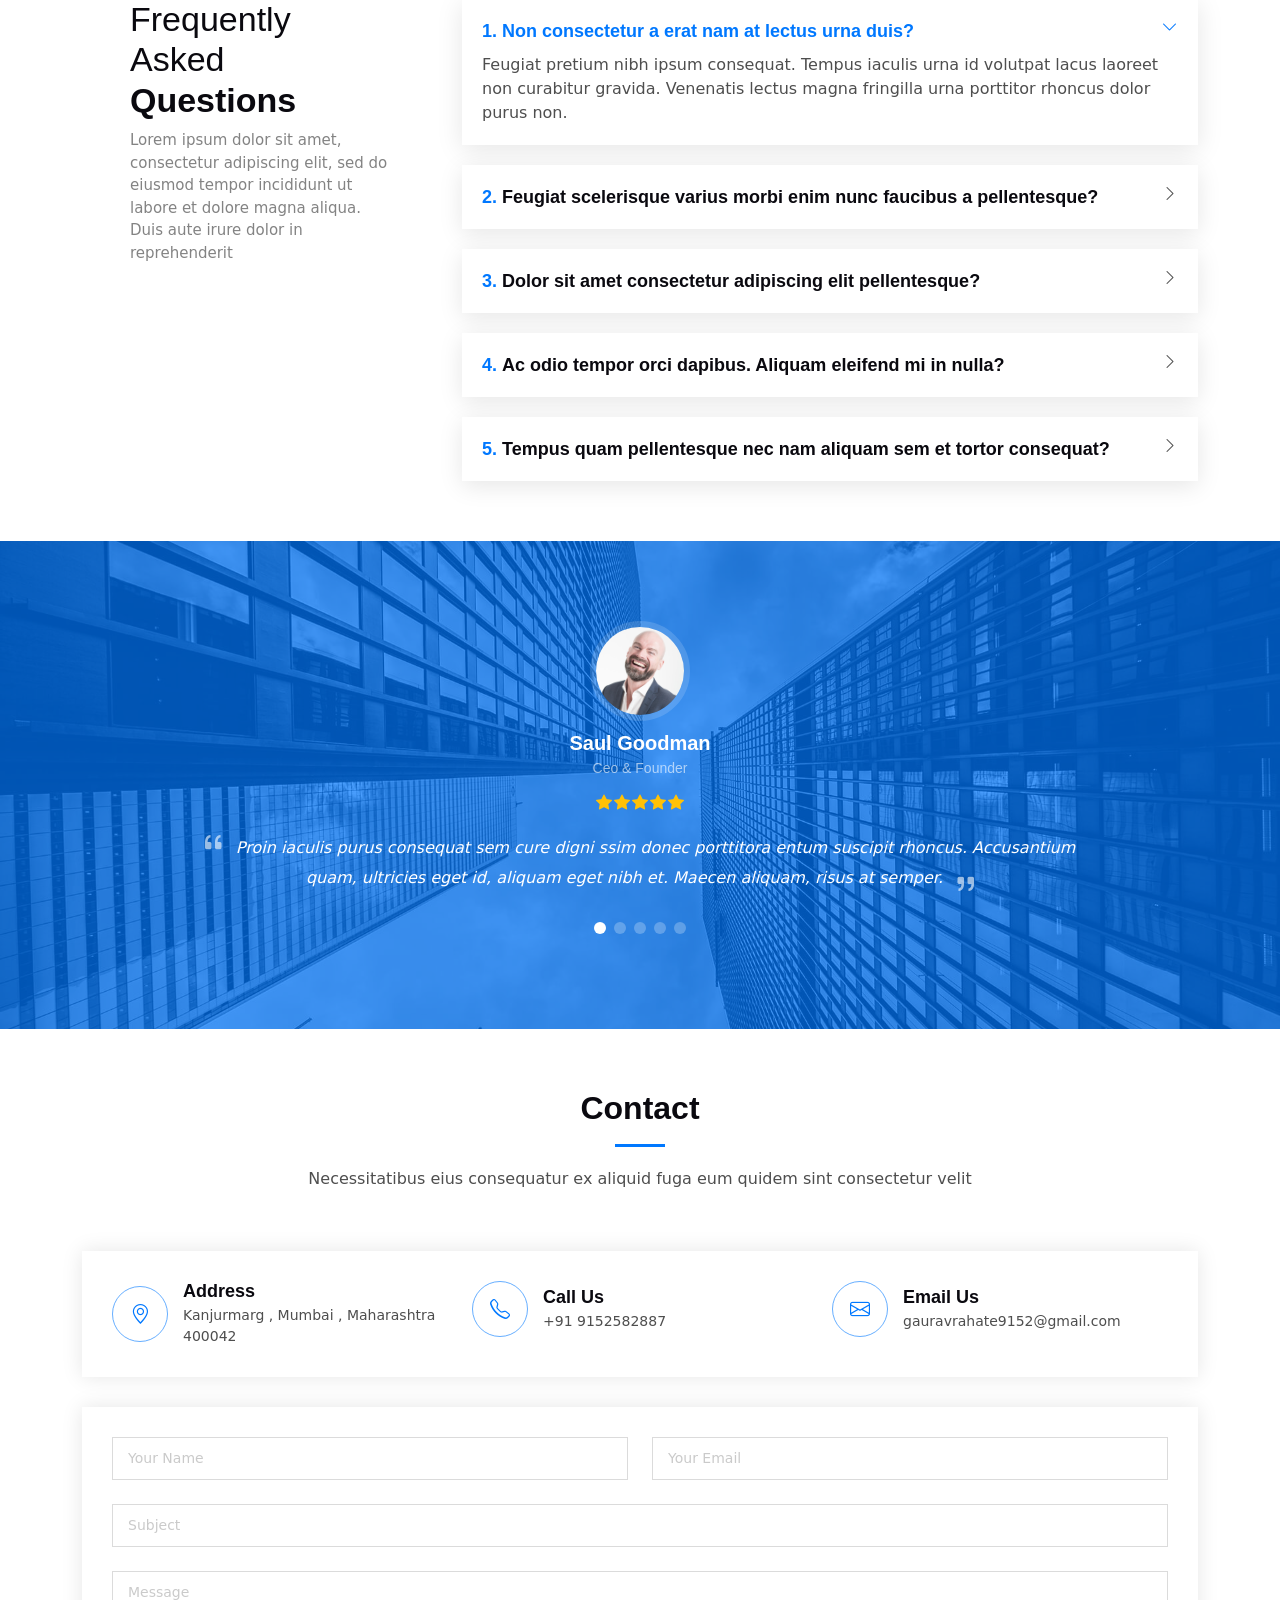
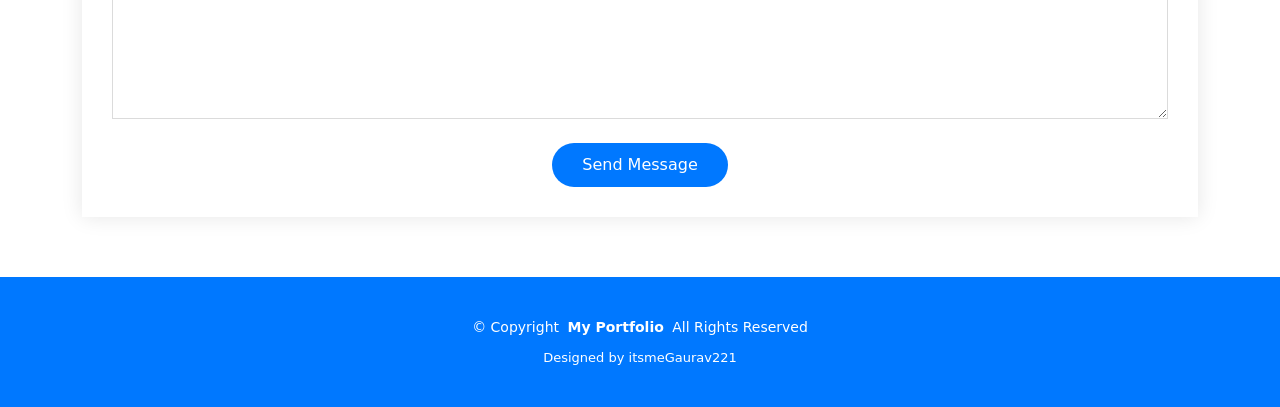
==== commit 1bfd50b8: "Update template information" ====
--- a/index.html
+++ b/index.html
@@ -28,11 +28,11 @@
   <link href="assets/css/main.css" rel="stylesheet">
 
   <!-- =======================================================
-  * Template Name: DevFolio
-  * Template URL: https://bootstrapmade.com/devfolio-bootstrap-portfolio-html-template/
-  * Updated: Aug 07 2024 with Bootstrap v5.3.3
-  * Author: BootstrapMade.com
-  * License: https://bootstrapmade.com/license/
+* Template Name: My Portfolio
+* Template URL:
+* Updated: Dec 06 2025
+* Author: itsmeGaurav221
+* License: MIT
   ======================================================== -->
 </head>
 
@@ -730,14 +730,14 @@
 
     <div class="container">
       <div class="copyright text-center ">
-        <p>© <span>Copyright</span> <strong class="px-1 sitename">DevFolio</strong> <span>All Rights Reserved</span></p>
+        <p>© <span>Copyright</span> <strong class="px-1 sitename">My Portfolio</strong> <span>All Rights Reserved</span></p>
       </div>
             <div class="credits">
         <!-- All the links in the footer should remain intact. -->
         <!-- You can delete the links only if you've purchased the pro version. -->
         <!-- Licensing information: https://bootstrapmade.com/license/ -->
         <!-- Purchase the pro version with working PHP/AJAX contact form: [buy-url] -->
-        Designed by <a href="https://bootstrapmade.com/">BootstrapMade</a> Distributed by <a href="https://themewagon.com" target="_blank">ThemeWagon</a>
+        Designed by itsmeGaurav221
       </div>
     </div>
 
--- a/assets/css/main.css
+++ b/assets/css/main.css
@@ -0,0 +1,1629 @@
+/**
+* Template Name: My Portfolio
+* Template URL:
+* Updated: Dec 06 2025
+* Author: itsmeGaurav221
+* License: MIT
+*/
+
+/*--------------------------------------------------------------
+# Font & Color Variables
+# Help: https://bootstrapmade.com/color-system/
+--------------------------------------------------------------*/
+/* Fonts */
+:root {
+  --default-font: "Roboto",  system-ui, -apple-system, "Segoe UI", Roboto, "Helvetica Neue", Arial, "Noto Sans", "Liberation Sans", sans-serif, "Apple Color Emoji", "Segoe UI Emoji", "Segoe UI Symbol", "Noto Color Emoji";
+  --heading-font: "Raleway",  sans-serif;
+  --nav-font: "Poppins",  sans-serif;
+}
+
+/* Global Colors - The following color variables are used throughout the website. Updating them here will change the color scheme of the entire website */
+:root { 
+  --background-color: #ffffff; /* Background color for the entire website, including individual sections */
+  --default-color: #4e4e4e; /* Default color used for the majority of the text content across the entire website */
+  --heading-color: #0a090f; /* Color for headings, subheadings and title throughout the website */
+  --accent-color: #0078ff; /* Accent color that represents your brand on the website. It's used for buttons, links, and other elements that need to stand out */
+  --surface-color: #ffffff; /* The surface color is used as a background of boxed elements within sections, such as cards, icon boxes, or other elements that require a visual separation from the global background. */
+  --contrast-color: #ffffff; /* Contrast color for text, ensuring readability against backgrounds of accent, heading, or default colors. */
+}
+
+/* Nav Menu Colors - The following color variables are used specifically for the navigation menu. They are separate from the global colors to allow for more customization options */
+:root {
+  --nav-color: #ffffff;  /* The default color of the main navmenu links */
+  --nav-hover-color: #ffffff; /* Applied to main navmenu links when they are hovered over or active */
+  --nav-mobile-background-color: #ffffff; /* Used as the background color for mobile navigation menu */
+  --nav-dropdown-background-color: #ffffff; /* Used as the background color for dropdown items that appear when hovering over primary navigation items */
+  --nav-dropdown-color: #212529; /* Used for navigation links of the dropdown items in the navigation menu. */
+  --nav-dropdown-hover-color: #0078ff; /* Similar to --nav-hover-color, this color is applied to dropdown navigation links when they are hovered over. */
+}
+
+/* Color Presets - These classes override global colors when applied to any section or element, providing reuse of the sam color scheme. */
+
+.light-background {
+  --background-color: #f9f9f9;
+  --surface-color: #ffffff;
+}
+
+.dark-background {
+  --background-color: #060606;
+  --default-color: #ffffff;
+  --heading-color: #ffffff;
+  --surface-color: #252525;
+  --contrast-color: #ffffff;
+}
+
+.accent-background {
+  --background-color: #0078ff;
+  --default-color: #ffffff;
+  --heading-color: #ffffff;
+  --accent-color: #ffffff;
+  --surface-color: #3393ff;
+  --contrast-color: #ffffff;
+}
+
+/* Smooth scroll */
+:root {
+  scroll-behavior: smooth;
+}
+
+/*--------------------------------------------------------------
+# General Styling & Shared Classes
+--------------------------------------------------------------*/
+body {
+  color: var(--default-color);
+  background-color: var(--background-color);
+  font-family: var(--default-font);
+}
+
+a {
+  color: var(--accent-color);
+  text-decoration: none;
+  transition: 0.3s;
+}
+
+a:hover {
+  color: color-mix(in srgb, var(--accent-color), transparent 25%);
+  text-decoration: none;
+}
+
+h1,
+h2,
+h3,
+h4,
+h5,
+h6 {
+  color: var(--heading-color);
+  font-family: var(--heading-font);
+}
+
+/* PHP Email Form Messages
+------------------------------*/
+.php-email-form .error-message {
+  display: none;
+  background: #df1529;
+  color: #ffffff;
+  text-align: left;
+  padding: 15px;
+  margin-bottom: 24px;
+  font-weight: 600;
+}
+
+.php-email-form .sent-message {
+  display: none;
+  color: #ffffff;
+  background: #059652;
+  text-align: center;
+  padding: 15px;
+  margin-bottom: 24px;
+  font-weight: 600;
+}
+
+.php-email-form .loading {
+  display: none;
+  background: var(--surface-color);
+  text-align: center;
+  padding: 15px;
+  margin-bottom: 24px;
+}
+
+.php-email-form .loading:before {
+  content: "";
+  display: inline-block;
+  border-radius: 50%;
+  width: 24px;
+  height: 24px;
+  margin: 0 10px -6px 0;
+  border: 3px solid var(--accent-color);
+  border-top-color: var(--surface-color);
+  animation: php-email-form-loading 1s linear infinite;
+}
+
+@keyframes php-email-form-loading {
+  0% {
+    transform: rotate(0deg);
+  }
+
+  100% {
+    transform: rotate(360deg);
+  }
+}
+
+/*--------------------------------------------------------------
+# Global Header
+--------------------------------------------------------------*/
+.header {
+  --background-color: #000000;
+  --default-color: #ffffff;
+  --heading-color: #ffffff;
+  color: var(--default-color);
+  background-color: var(--background-color);
+  padding: 20px 0;
+  transition: all 0.5s;
+  z-index: 997;
+}
+
+.header .logo {
+  line-height: 1;
+}
+
+.header .logo img {
+  max-height: 32px;
+  margin-right: 8px;
+}
+
+.header .logo h1 {
+  font-size: 30px;
+  margin: 0;
+  font-weight: 700;
+  color: var(--heading-color);
+}
+
+.scrolled .header {
+  box-shadow: 0px 0 18px rgba(0, 0, 0, 0.1);
+}
+
+/*--------------------------------------------------------------
+# Navigation Menu
+--------------------------------------------------------------*/
+/* Desktop Navigation */
+@media (min-width: 1200px) {
+  .navmenu {
+    padding: 0;
+  }
+
+  .navmenu ul {
+    margin: 0;
+    padding: 0;
+    display: flex;
+    list-style: none;
+    align-items: center;
+  }
+
+  .navmenu li {
+    position: relative;
+  }
+
+  .navmenu>ul>li {
+    white-space: nowrap;
+    padding: 15px 14px;
+  }
+
+  .navmenu>ul>li:last-child {
+    padding-right: 0;
+  }
+
+  .navmenu a,
+  .navmenu a:focus {
+    color: var(--nav-color);
+    font-size: 15px;
+    padding: 0 2px;
+    font-family: var(--nav-font);
+    font-weight: 400;
+    display: flex;
+    align-items: center;
+    justify-content: space-between;
+    white-space: nowrap;
+    transition: 0.3s;
+    position: relative;
+  }
+
+  .navmenu a i,
+  .navmenu a:focus i {
+    font-size: 12px;
+    line-height: 0;
+    margin-left: 5px;
+    transition: 0.3s;
+  }
+
+  .navmenu>ul>li>a:before {
+    content: "";
+    position: absolute;
+    width: 100%;
+    height: 2px;
+    bottom: -6px;
+    left: 0;
+    background-color: var(--nav-hover-color);
+    visibility: hidden;
+    width: 0px;
+    transition: all 0.3s ease-in-out 0s;
+  }
+
+  .navmenu a:hover:before,
+  .navmenu li:hover>a:before,
+  .navmenu .active:before {
+    visibility: visible;
+    width: 100%;
+  }
+
+  .navmenu li:hover>a,
+  .navmenu .active,
+  .navmenu .active:focus {
+    color: var(--nav-hover-color);
+  }
+
+  .navmenu .dropdown ul {
+    margin: 0;
+    padding: 10px 0;
+    background: var(--nav-dropdown-background-color);
+    display: block;
+    position: absolute;
+    visibility: hidden;
+    left: 14px;
+    top: 130%;
+    opacity: 0;
+    transition: 0.3s;
+    border-radius: 4px;
+    z-index: 99;
+    box-shadow: 0px 0px 30px rgba(0, 0, 0, 0.1);
+  }
+
+  .navmenu .dropdown ul li {
+    min-width: 200px;
+  }
+
+  .navmenu .dropdown ul a {
+    padding: 10px 20px;
+    font-size: 15px;
+    text-transform: none;
+    color: var(--nav-dropdown-color);
+  }
+
+  .navmenu .dropdown ul a i {
+    font-size: 12px;
+  }
+
+  .navmenu .dropdown ul a:hover,
+  .navmenu .dropdown ul .active:hover,
+  .navmenu .dropdown ul li:hover>a {
+    color: var(--nav-dropdown-hover-color);
+  }
+
+  .navmenu .dropdown:hover>ul {
+    opacity: 1;
+    top: 100%;
+    visibility: visible;
+  }
+
+  .navmenu .dropdown .dropdown ul {
+    top: 0;
+    left: -90%;
+    visibility: hidden;
+  }
+
+  .navmenu .dropdown .dropdown:hover>ul {
+    opacity: 1;
+    top: 0;
+    left: -100%;
+    visibility: visible;
+  }
+}
+
+/* Mobile Navigation */
+@media (max-width: 1199px) {
+  .mobile-nav-toggle {
+    color: var(--nav-color);
+    font-size: 28px;
+    line-height: 0;
+    margin-right: 10px;
+    cursor: pointer;
+    transition: color 0.3s;
+  }
+
+  .navmenu {
+    padding: 0;
+    z-index: 9997;
+  }
+
+  .navmenu ul {
+    display: none;
+    list-style: none;
+    position: absolute;
+    inset: 60px 20px 20px 20px;
+    padding: 10px 0;
+    margin: 0;
+    border-radius: 6px;
+    background-color: var(--nav-mobile-background-color);
+    border: 1px solid color-mix(in srgb, var(--default-color), transparent 90%);
+    box-shadow: none;
+    overflow-y: auto;
+    transition: 0.3s;
+    z-index: 9998;
+  }
+
+  .navmenu a,
+  .navmenu a:focus {
+    color: var(--nav-dropdown-color);
+    padding: 10px 20px;
+    font-family: var(--nav-font);
+    font-size: 17px;
+    font-weight: 500;
+    display: flex;
+    align-items: center;
+    justify-content: space-between;
+    white-space: nowrap;
+    transition: 0.3s;
+  }
+
+  .navmenu a i,
+  .navmenu a:focus i {
+    font-size: 12px;
+    line-height: 0;
+    margin-left: 5px;
+    width: 30px;
+    height: 30px;
+    display: flex;
+    align-items: center;
+    justify-content: center;
+    border-radius: 50%;
+    transition: 0.3s;
+    background-color: color-mix(in srgb, var(--accent-color), transparent 90%);
+  }
+
+  .navmenu a i:hover,
+  .navmenu a:focus i:hover {
+    background-color: var(--accent-color);
+    color: var(--contrast-color);
+  }
+
+  .navmenu a:hover,
+  .navmenu .active,
+  .navmenu .active:focus {
+    color: var(--nav-dropdown-hover-color);
+  }
+
+  .navmenu .active i,
+  .navmenu .active:focus i {
+    background-color: var(--accent-color);
+    color: var(--contrast-color);
+    transform: rotate(180deg);
+  }
+
+  .navmenu .dropdown ul {
+    position: static;
+    display: none;
+    z-index: 99;
+    padding: 10px 0;
+    margin: 10px 20px;
+    background-color: var(--nav-dropdown-background-color);
+    transition: all 0.5s ease-in-out;
+  }
+
+  .navmenu .dropdown ul ul {
+    background-color: rgba(33, 37, 41, 0.1);
+  }
+
+  .navmenu .dropdown>.dropdown-active {
+    display: block;
+    background-color: rgba(33, 37, 41, 0.03);
+  }
+
+  .mobile-nav-active {
+    overflow: hidden;
+  }
+
+  .mobile-nav-active .mobile-nav-toggle {
+    color: #fff;
+    position: absolute;
+    font-size: 32px;
+    top: 15px;
+    right: 15px;
+    margin-right: 0;
+    z-index: 9999;
+  }
+
+  .mobile-nav-active .navmenu {
+    position: fixed;
+    overflow: hidden;
+    inset: 0;
+    background: rgba(33, 37, 41, 0.8);
+    transition: 0.3s;
+  }
+
+  .mobile-nav-active .navmenu>ul {
+    display: block;
+  }
+}
+
+/*--------------------------------------------------------------
+# Global Footer
+--------------------------------------------------------------*/
+.footer {
+  color: var(--default-color);
+  background-color: var(--background-color);
+  font-size: 14px;
+  padding: 40px 0;
+  position: relative;
+}
+
+.footer .copyright p {
+  margin-bottom: 0;
+}
+
+.footer .social-links {
+  margin-top: 20px;
+}
+
+.footer .social-links a {
+  display: flex;
+  align-items: center;
+  justify-content: center;
+  width: 40px;
+  height: 40px;
+  border-radius: 50%;
+  border: 1px solid color-mix(in srgb, var(--default-color), transparent 30%);
+  font-size: 16px;
+  color: color-mix(in srgb, var(--default-color), transparent 40%);
+  margin: 0 5px;
+  transition: 0.3s;
+}
+
+.footer .social-links a:hover {
+  color: var(--default-color);
+  border-color: var(--default-color);
+}
+
+.footer .credits {
+  margin-top: 10px;
+  font-size: 13px;
+  text-align: center;
+}
+
+.footer .credits a {
+  color: color-mix(in srgb, var(--default-color), transparent 30%);
+}
+
+/*--------------------------------------------------------------
+# Preloader
+--------------------------------------------------------------*/
+#preloader {
+  position: fixed;
+  inset: 0;
+  z-index: 999999;
+  overflow: hidden;
+  background: var(--background-color);
+  transition: all 0.6s ease-out;
+}
+
+#preloader:before {
+  content: "";
+  position: fixed;
+  top: calc(50% - 30px);
+  left: calc(50% - 30px);
+  border: 6px solid #ffffff;
+  border-color: var(--accent-color) transparent var(--accent-color) transparent;
+  border-radius: 50%;
+  width: 60px;
+  height: 60px;
+  animation: animate-preloader 1.5s linear infinite;
+}
+
+@keyframes animate-preloader {
+  0% {
+    transform: rotate(0deg);
+  }
+
+  100% {
+    transform: rotate(360deg);
+  }
+}
+
+/*--------------------------------------------------------------
+# Scroll Top Button
+--------------------------------------------------------------*/
+.scroll-top {
+  position: fixed;
+  visibility: hidden;
+  opacity: 0;
+  right: 15px;
+  bottom: -15px;
+  z-index: 99999;
+  background-color: var(--accent-color);
+  width: 44px;
+  height: 44px;
+  border-radius: 50px;
+  transition: all 0.4s;
+}
+
+.scroll-top i {
+  font-size: 24px;
+  color: var(--contrast-color);
+  line-height: 0;
+}
+
+.scroll-top:hover {
+  background-color: color-mix(in srgb, var(--accent-color), transparent 20%);
+  color: var(--contrast-color);
+}
+
+.scroll-top.active {
+  visibility: visible;
+  opacity: 1;
+  bottom: 15px;
+}
+
+/*--------------------------------------------------------------
+# Disable aos animation delay on mobile devices
+--------------------------------------------------------------*/
+@media screen and (max-width: 768px) {
+  [data-aos-delay] {
+    transition-delay: 0 !important;
+  }
+}
+
+/*--------------------------------------------------------------
+# Global Page Titles & Breadcrumbs
+--------------------------------------------------------------*/
+.page-title {
+  --background-color: color-mix(in srgb, var(--default-color), transparent 96%);
+  color: var(--default-color);
+  background-color: var(--background-color);
+  padding: 25px 0;
+  position: relative;
+}
+
+.page-title h1 {
+  font-size: 24px;
+  font-weight: 700;
+}
+
+.page-title .breadcrumbs ol {
+  display: flex;
+  flex-wrap: wrap;
+  list-style: none;
+  padding: 0;
+  margin: 0;
+  font-size: 14px;
+  font-weight: 400;
+}
+
+.page-title .breadcrumbs ol li+li {
+  padding-left: 10px;
+}
+
+.page-title .breadcrumbs ol li+li::before {
+  content: "/";
+  display: inline-block;
+  padding-right: 10px;
+  color: color-mix(in srgb, var(--default-color), transparent 70%);
+}
+
+/*--------------------------------------------------------------
+# Global Sections
+--------------------------------------------------------------*/
+section,
+.section {
+  color: var(--default-color);
+  background-color: var(--background-color);
+  padding: 60px 0;
+  scroll-margin-top: 92px;
+  overflow: clip;
+}
+
+@media (max-width: 1199px) {
+
+  section,
+  .section {
+    scroll-margin-top: 76px;
+  }
+}
+
+/*--------------------------------------------------------------
+# Global Section Titles
+--------------------------------------------------------------*/
+.section-title {
+  text-align: center;
+  padding-bottom: 60px;
+  position: relative;
+}
+
+.section-title h2 {
+  font-size: 32px;
+  font-weight: 700;
+  margin-bottom: 20px;
+  padding-bottom: 20px;
+  position: relative;
+}
+
+.section-title h2:after {
+  content: "";
+  position: absolute;
+  display: block;
+  width: 50px;
+  height: 3px;
+  background: var(--accent-color);
+  left: 0;
+  right: 0;
+  bottom: 0;
+  margin: auto;
+}
+
+.section-title p {
+  margin-bottom: 0;
+}
+
+/*--------------------------------------------------------------
+# Hero Section
+--------------------------------------------------------------*/
+.hero {
+  width: 100%;
+  min-height: calc(100vh - 92px);
+  position: relative;
+  padding: 60px 0;
+  display: flex;
+  align-items: center;
+  justify-content: center;
+}
+
+.hero img {
+  position: absolute;
+  inset: 0;
+  display: block;
+  width: 100%;
+  height: 100%;
+  object-fit: cover;
+  z-index: 1;
+}
+
+.hero:before {
+  content: "";
+  background: color-mix(in srgb, var(--background-color), transparent 30%);
+  position: absolute;
+  inset: 0;
+  z-index: 2;
+}
+
+.hero .container {
+  position: relative;
+  z-index: 3;
+}
+
+.hero h2 {
+  margin: 0;
+  font-size: 64px;
+  font-weight: 700;
+}
+
+.hero p {
+  margin: 5px 0 0 0;
+  font-size: 36px;
+  font-weight: 600;
+}
+
+.hero p span {
+  letter-spacing: 1px;
+}
+
+@media (max-width: 768px) {
+  .hero h2 {
+    font-size: 32px;
+  }
+
+  .hero p {
+    font-size: 20px;
+  }
+}
+
+/*--------------------------------------------------------------
+# About Section
+--------------------------------------------------------------*/
+.about .container {
+  background-color: var(--surface-color);
+  box-shadow: 0px 2px 15px rgba(0, 0, 0, 0.1);
+  padding: 30px;
+}
+
+.about .skills-content h5 {
+  font-size: 18px;
+  font-weight: 700;
+  margin: 30px 0 15px 0;
+}
+
+.about .progress {
+  height: 36px;
+  display: block;
+  background: none;
+  border-radius: 0;
+  margin-top: 15px;
+}
+
+.about .progress .skill {
+  color: var(--default-color);
+  padding: 0;
+  margin: 0 0 6px 0;
+  text-transform: uppercase;
+  display: block;
+  font-weight: 600;
+  font-family: var(--heading-font);
+}
+
+.about .progress .skill .val {
+  float: right;
+  font-style: normal;
+}
+
+.about .progress-bar-wrap {
+  background: color-mix(in srgb, var(--default-color), transparent 90%);
+  height: 10px;
+}
+
+.about .progress-bar {
+  width: 1px;
+  height: 10px;
+  transition: 0.9s;
+  background-color: var(--accent-color);
+}
+
+.about .about-me h4 {
+  font-size: 28px;
+  position: relative;
+  padding-bottom: 10px;
+  margin-bottom: 30px;
+  font-weight: 700;
+}
+
+.about .about-me h4:after {
+  content: "";
+  position: absolute;
+  display: block;
+  width: 64px;
+  height: 3px;
+  background: var(--accent-color);
+  left: 0;
+  bottom: 0;
+  margin: auto;
+}
+
+.about .about-me p {
+  font-size: 18px;
+}
+
+/*--------------------------------------------------------------
+# Resume Section
+--------------------------------------------------------------*/
+.resume .resume-title {
+  color: var(--heading-color);
+  font-size: 26px;
+  font-weight: 700;
+  margin-top: 20px;
+  margin-bottom: 20px;
+}
+
+.resume .resume-item {
+  padding: 0 0 20px 20px;
+  margin-top: -2px;
+  border-left: 2px solid var(--accent-color);
+  position: relative;
+}
+
+.resume .resume-item h4 {
+  line-height: 18px;
+  font-size: 18px;
+  font-weight: 600;
+  text-transform: uppercase;
+  color: color-mix(in srgb, var(--default-color), transparent 20%);
+  margin-bottom: 10px;
+}
+
+.resume .resume-item h5 {
+  font-size: 16px;
+  padding: 5px 15px;
+  display: inline-block;
+  font-weight: 600;
+  margin-bottom: 10px;
+}
+
+.resume .resume-item ul {
+  padding-left: 20px;
+}
+
+.resume .resume-item ul li {
+  padding-bottom: 10px;
+}
+
+.resume .resume-item:last-child {
+  padding-bottom: 0;
+}
+
+.resume .resume-item::before {
+  content: "";
+  position: absolute;
+  width: 16px;
+  height: 16px;
+  border-radius: 50px;
+  left: -9px;
+  top: 0;
+  background: var(--background-color);
+  border: 2px solid var(--accent-color);
+}
+
+/*--------------------------------------------------------------
+# Services Section
+--------------------------------------------------------------*/
+.services .service-item {
+  background-color: var(--surface-color);
+  box-shadow: 0px 5px 90px 0px rgba(0, 0, 0, 0.1);
+  padding: 60px 30px;
+  transition: all ease-in-out 0.3s;
+  border-radius: 18px;
+  border-bottom: 5px solid var(--surface-color);
+  height: 100%;
+}
+
+.services .service-item .icon {
+  color: var(--contrast-color);
+  background: var(--accent-color);
+  margin: 0;
+  width: 64px;
+  height: 64px;
+  border-radius: 50px;
+  display: flex;
+  align-items: center;
+  justify-content: center;
+  margin-bottom: 20px;
+  font-size: 28px;
+  transition: ease-in-out 0.3s;
+}
+
+.services .service-item h3 {
+  font-weight: 700;
+  margin: 10px 0 15px 0;
+  font-size: 22px;
+  transition: ease-in-out 0.3s;
+}
+
+.services .service-item p {
+  line-height: 24px;
+  font-size: 14px;
+  margin-bottom: 0;
+}
+
+@media (min-width: 1365px) {
+  .services .service-item:hover {
+    transform: translateY(-10px);
+    border-color: var(--accent-color);
+  }
+
+  .services .service-item:hover h3 {
+    color: var(--accent-color);
+  }
+}
+
+/*--------------------------------------------------------------
+# Stats Section
+--------------------------------------------------------------*/
+.stats {
+  position: relative;
+  padding: 120px 0;
+}
+
+.stats img {
+  position: absolute;
+  inset: 0;
+  display: block;
+  width: 100%;
+  height: 100%;
+  object-fit: cover;
+  z-index: 1;
+}
+
+.stats:before {
+  content: "";
+  background: color-mix(in srgb, var(--background-color), transparent 40%);
+  position: absolute;
+  inset: 0;
+  z-index: 2;
+}
+
+.stats .container {
+  position: relative;
+  z-index: 3;
+}
+
+.stats .stats-item {
+  padding: 30px;
+  width: 100%;
+}
+
+.stats .stats-item span {
+  font-size: 48px;
+  display: block;
+  color: var(--default-color);
+  font-weight: 700;
+}
+
+.stats .stats-item p {
+  padding: 0;
+  margin: 0;
+  font-family: var(--heading-font);
+  font-size: 16px;
+  font-weight: 700;
+  color: color-mix(in srgb, var(--default-color), transparent 40%);
+}
+
+/*--------------------------------------------------------------
+# Portfolio Section
+--------------------------------------------------------------*/
+.portfolio .portfolio-filters {
+  padding: 0;
+  margin: 0 auto 20px auto;
+  list-style: none;
+  text-align: center;
+}
+
+.portfolio .portfolio-filters li {
+  cursor: pointer;
+  display: inline-block;
+  padding: 0;
+  font-size: 16px;
+  font-weight: 600;
+  margin: 0 10px;
+  line-height: 1;
+  text-transform: uppercase;
+  margin-bottom: 5px;
+  transition: all 0.3s ease-in-out;
+}
+
+.portfolio .portfolio-filters li:hover,
+.portfolio .portfolio-filters li.filter-active {
+  color: var(--accent-color);
+}
+
+.portfolio .portfolio-filters li:first-child {
+  margin-left: 0;
+}
+
+.portfolio .portfolio-filters li:last-child {
+  margin-right: 0;
+}
+
+@media (max-width: 575px) {
+  .portfolio .portfolio-filters li {
+    font-size: 14px;
+    margin: 0 5px;
+  }
+}
+
+.portfolio .portfolio-item {
+  position: relative;
+}
+
+.portfolio .portfolio-item .portfolio-info {
+  opacity: 0;
+  position: absolute;
+  left: 30px;
+  right: 30px;
+  bottom: 0;
+  z-index: 3;
+  transition: all ease-in-out 0.3s;
+  background: color-mix(in srgb, var(--background-color), transparent 10%);
+  padding: 15px;
+}
+
+.portfolio .portfolio-item .portfolio-info h4 {
+  font-size: 18px;
+  font-weight: 600;
+  padding-right: 50px;
+}
+
+.portfolio .portfolio-item .portfolio-info p {
+  color: color-mix(in srgb, var(--default-color), transparent 30%);
+  font-size: 14px;
+  margin-bottom: 0;
+  padding-right: 50px;
+}
+
+.portfolio .portfolio-item .portfolio-info .preview-link,
+.portfolio .portfolio-item .portfolio-info .details-link {
+  position: absolute;
+  right: 50px;
+  font-size: 24px;
+  top: calc(50% - 14px);
+  color: color-mix(in srgb, var(--default-color), transparent 30%);
+  transition: 0.3s;
+  line-height: 0;
+}
+
+.portfolio .portfolio-item .portfolio-info .preview-link:hover,
+.portfolio .portfolio-item .portfolio-info .details-link:hover {
+  color: var(--accent-color);
+}
+
+.portfolio .portfolio-item .portfolio-info .details-link {
+  right: 14px;
+  font-size: 28px;
+}
+
+.portfolio .portfolio-item:hover .portfolio-info {
+  opacity: 1;
+  bottom: 20px;
+}
+
+/*--------------------------------------------------------------
+# Pricing Section
+--------------------------------------------------------------*/
+.pricing .pricing-item {
+  border-bottom: 1px dashed color-mix(in srgb, var(--default-color), transparent 60%);
+  width: 100%;
+  height: 100%;
+  padding: 0 0 15px 0;
+}
+
+.pricing .pricing-item h3 {
+  margin: 0;
+  font-size: 20px;
+  font-weight: 600;
+}
+
+.pricing .pricing-item h4 {
+  margin: 0;
+  font-size: 18px;
+  color: var(--accent-color);
+}
+
+/*--------------------------------------------------------------
+# Faq Section
+--------------------------------------------------------------*/
+.faq .content h3 {
+  font-weight: 400;
+  font-size: 34px;
+}
+
+.faq .content p {
+  font-size: 15px;
+  color: color-mix(in srgb, var(--default-color), transparent 30%);
+}
+
+.faq .faq-container .faq-item {
+  background-color: var(--surface-color);
+  position: relative;
+  padding: 20px;
+  margin-bottom: 20px;
+  box-shadow: 0px 5px 25px 0px rgba(0, 0, 0, 0.1);
+  overflow: hidden;
+}
+
+.faq .faq-container .faq-item:last-child {
+  margin-bottom: 0;
+}
+
+.faq .faq-container .faq-item h3 {
+  font-weight: 600;
+  font-size: 18px;
+  line-height: 24px;
+  margin: 0 30px 0 0;
+  transition: 0.3s;
+  cursor: pointer;
+  display: flex;
+  align-items: flex-start;
+}
+
+.faq .faq-container .faq-item h3 .num {
+  color: var(--accent-color);
+  padding-right: 5px;
+}
+
+.faq .faq-container .faq-item h3:hover {
+  color: var(--accent-color);
+}
+
+.faq .faq-container .faq-item .faq-content {
+  display: grid;
+  grid-template-rows: 0fr;
+  transition: 0.3s ease-in-out;
+  visibility: hidden;
+  opacity: 0;
+}
+
+.faq .faq-container .faq-item .faq-content p {
+  margin-bottom: 0;
+  overflow: hidden;
+}
+
+.faq .faq-container .faq-item .faq-toggle {
+  position: absolute;
+  top: 20px;
+  right: 20px;
+  font-size: 16px;
+  line-height: 0;
+  transition: 0.3s;
+  cursor: pointer;
+}
+
+.faq .faq-container .faq-item .faq-toggle:hover {
+  color: var(--accent-color);
+}
+
+.faq .faq-container .faq-active h3 {
+  color: var(--accent-color);
+}
+
+.faq .faq-container .faq-active .faq-content {
+  grid-template-rows: 1fr;
+  visibility: visible;
+  opacity: 1;
+  padding-top: 10px;
+}
+
+.faq .faq-container .faq-active .faq-toggle {
+  transform: rotate(90deg);
+  color: var(--accent-color);
+}
+
+/*--------------------------------------------------------------
+# Testimonials Section
+--------------------------------------------------------------*/
+.testimonials {
+  padding: 80px 0;
+  position: relative;
+}
+
+.testimonials:before {
+  content: "";
+  background: color-mix(in srgb, var(--background-color), transparent 30%);
+  position: absolute;
+  inset: 0;
+  z-index: 2;
+}
+
+.testimonials .testimonials-bg {
+  position: absolute;
+  inset: 0;
+  display: block;
+  width: 100%;
+  height: 100%;
+  object-fit: cover;
+  z-index: 1;
+}
+
+.testimonials .container {
+  position: relative;
+  z-index: 3;
+}
+
+.testimonials .testimonials-carousel,
+.testimonials .testimonials-slider {
+  overflow: hidden;
+}
+
+.testimonials .testimonial-item {
+  text-align: center;
+}
+
+.testimonials .testimonial-item .testimonial-img {
+  width: 100px;
+  border-radius: 50%;
+  border: 6px solid color-mix(in srgb, var(--default-color), transparent 85%);
+  margin: 0 auto;
+}
+
+.testimonials .testimonial-item h3 {
+  font-size: 20px;
+  font-weight: bold;
+  margin: 10px 0 5px 0;
+}
+
+.testimonials .testimonial-item h4 {
+  font-size: 14px;
+  margin: 0 0 15px 0;
+  color: color-mix(in srgb, var(--default-color), transparent 40%);
+}
+
+.testimonials .testimonial-item .stars {
+  margin-bottom: 15px;
+}
+
+.testimonials .testimonial-item .stars i {
+  color: #ffc107;
+  margin: 0 1px;
+}
+
+.testimonials .testimonial-item .quote-icon-left,
+.testimonials .testimonial-item .quote-icon-right {
+  color: color-mix(in srgb, var(--default-color), transparent 40%);
+  font-size: 26px;
+  line-height: 0;
+}
+
+.testimonials .testimonial-item .quote-icon-left {
+  display: inline-block;
+  left: -5px;
+  position: relative;
+}
+
+.testimonials .testimonial-item .quote-icon-right {
+  display: inline-block;
+  right: -5px;
+  position: relative;
+  top: 10px;
+  transform: scale(-1, -1);
+}
+
+.testimonials .testimonial-item p {
+  font-style: italic;
+  margin: 0 auto 15px auto;
+}
+
+.testimonials .swiper-wrapper {
+  height: auto;
+}
+
+.testimonials .swiper-pagination {
+  margin-top: 20px;
+  position: relative;
+}
+
+.testimonials .swiper-pagination .swiper-pagination-bullet {
+  width: 12px;
+  height: 12px;
+  background-color: color-mix(in srgb, var(--default-color), transparent 50%);
+  opacity: 0.5;
+}
+
+.testimonials .swiper-pagination .swiper-pagination-bullet-active {
+  background-color: var(--default-color);
+  opacity: 1;
+}
+
+@media (min-width: 992px) {
+  .testimonials .testimonial-item p {
+    width: 80%;
+  }
+}
+
+/*--------------------------------------------------------------
+# Contact Section
+--------------------------------------------------------------*/
+.contact .info-wrap {
+  background-color: var(--surface-color);
+  box-shadow: 0px 0px 20px rgba(0, 0, 0, 0.1);
+  padding: 30px;
+  margin-bottom: 30px;
+}
+
+.contact .info-item i {
+  font-size: 20px;
+  color: var(--accent-color);
+  width: 56px;
+  height: 56px;
+  display: flex;
+  justify-content: center;
+  align-items: center;
+  transition: all 0.3s ease-in-out;
+  border-radius: 50%;
+  border: 1px solid color-mix(in srgb, var(--accent-color), transparent 40%);
+  margin-right: 15px;
+}
+
+.contact .info-item h3 {
+  font-size: 18px;
+  font-weight: 700;
+  margin: 0 0 2px 0;
+}
+
+.contact .info-item p {
+  padding: 0;
+  margin-bottom: 0;
+  font-size: 14px;
+}
+
+.contact .info-item:hover i {
+  background: var(--accent-color);
+  color: var(--contrast-color);
+}
+
+.contact .php-email-form {
+  background-color: var(--surface-color);
+  box-shadow: 0px 0px 20px rgba(0, 0, 0, 0.1);
+  padding: 30px;
+}
+
+@media (max-width: 575px) {
+  .contact .php-email-form {
+    padding: 20px;
+  }
+}
+
+.contact .php-email-form input[type=text],
+.contact .php-email-form input[type=email],
+.contact .php-email-form textarea {
+  font-size: 14px;
+  padding: 10px 15px;
+  box-shadow: none;
+  border-radius: 0;
+  color: var(--default-color);
+  background-color: color-mix(in srgb, var(--background-color), transparent 50%);
+  border-color: color-mix(in srgb, var(--default-color), transparent 80%);
+}
+
+.contact .php-email-form input[type=text]:focus,
+.contact .php-email-form input[type=email]:focus,
+.contact .php-email-form textarea:focus {
+  border-color: var(--accent-color);
+}
+
+.contact .php-email-form input[type=text]::placeholder,
+.contact .php-email-form input[type=email]::placeholder,
+.contact .php-email-form textarea::placeholder {
+  color: color-mix(in srgb, var(--default-color), transparent 70%);
+}
+
+.contact .php-email-form button[type=submit] {
+  color: var(--contrast-color);
+  background: var(--accent-color);
+  border: 0;
+  padding: 10px 30px;
+  transition: 0.4s;
+  border-radius: 50px;
+}
+
+.contact .php-email-form button[type=submit]:hover {
+  background: color-mix(in srgb, var(--accent-color), transparent 20%);
+}
+
+/*--------------------------------------------------------------
+# Portfolio Details Section
+--------------------------------------------------------------*/
+.portfolio-details .portfolio-details-slider img {
+  width: 100%;
+}
+
+.portfolio-details .swiper-wrapper {
+  height: auto;
+}
+
+.portfolio-details .swiper-button-prev,
+.portfolio-details .swiper-button-next {
+  width: 48px;
+  height: 48px;
+}
+
+.portfolio-details .swiper-button-prev:after,
+.portfolio-details .swiper-button-next:after {
+  color: rgba(255, 255, 255, 0.8);
+  background-color: rgba(0, 0, 0, 0.15);
+  font-size: 24px;
+  border-radius: 50%;
+  width: 48px;
+  height: 48px;
+  display: flex;
+  align-items: center;
+  justify-content: center;
+  transition: 0.3s;
+}
+
+.portfolio-details .swiper-button-prev:hover:after,
+.portfolio-details .swiper-button-next:hover:after {
+  background-color: rgba(0, 0, 0, 0.3);
+}
+
+@media (max-width: 575px) {
+
+  .portfolio-details .swiper-button-prev,
+  .portfolio-details .swiper-button-next {
+    display: none;
+  }
+}
+
+.portfolio-details .swiper-pagination {
+  margin-top: 20px;
+  position: relative;
+}
+
+.portfolio-details .swiper-pagination .swiper-pagination-bullet {
+  width: 10px;
+  height: 10px;
+  background-color: color-mix(in srgb, var(--default-color), transparent 85%);
+  opacity: 1;
+}
+
+.portfolio-details .swiper-pagination .swiper-pagination-bullet-active {
+  background-color: var(--accent-color);
+}
+
+.portfolio-details .portfolio-info h3 {
+  font-size: 22px;
+  font-weight: 700;
+  margin-bottom: 20px;
+  padding-bottom: 20px;
+  position: relative;
+}
+
+.portfolio-details .portfolio-info h3:after {
+  content: "";
+  position: absolute;
+  display: block;
+  width: 50px;
+  height: 3px;
+  background: var(--accent-color);
+  left: 0;
+  bottom: 0;
+}
+
+.portfolio-details .portfolio-info ul {
+  list-style: none;
+  padding: 0;
+  font-size: 15px;
+}
+
+.portfolio-details .portfolio-info ul li {
+  display: flex;
+  flex-direction: column;
+  padding-bottom: 15px;
+}
+
+.portfolio-details .portfolio-info ul strong {
+  text-transform: uppercase;
+  font-weight: 400;
+  color: color-mix(in srgb, var(--default-color), transparent 50%);
+  font-size: 14px;
+}
+
+.portfolio-details .portfolio-info .btn-visit {
+  padding: 8px 40px;
+  background: var(--accent-color);
+  color: var(--contrast-color);
+  border-radius: 50px;
+  transition: 0.3s;
+}
+
+.portfolio-details .portfolio-info .btn-visit:hover {
+  background: color-mix(in srgb, var(--accent-color), transparent 20%);
+}
+
+.portfolio-details .portfolio-description h2 {
+  font-size: 26px;
+  font-weight: 700;
+  margin-bottom: 20px;
+}
+
+.portfolio-details .portfolio-description p {
+  padding: 0;
+}
+
+.portfolio-details .portfolio-description .testimonial-item {
+  padding: 30px 30px 0 30px;
+  position: relative;
+  background: color-mix(in srgb, var(--default-color), transparent 97%);
+  margin-bottom: 50px;
+}
+
+.portfolio-details .portfolio-description .testimonial-item .testimonial-img {
+  width: 90px;
+  border-radius: 50px;
+  border: 6px solid var(--background-color);
+  float: left;
+  margin: 0 10px 0 0;
+}
+
+.portfolio-details .portfolio-description .testimonial-item h3 {
+  font-size: 18px;
+  font-weight: bold;
+  margin: 15px 0 5px 0;
+  padding-top: 20px;
+}
+
+.portfolio-details .portfolio-description .testimonial-item h4 {
+  font-size: 14px;
+  color: #6c757d;
+  margin: 0;
+}
+
+.portfolio-details .portfolio-description .testimonial-item .quote-icon-left,
+.portfolio-details .portfolio-description .testimonial-item .quote-icon-right {
+  color: color-mix(in srgb, var(--accent-color), transparent 50%);
+  font-size: 26px;
+  line-height: 0;
+}
+
+.portfolio-details .portfolio-description .testimonial-item .quote-icon-left {
+  display: inline-block;
+  left: -5px;
+  position: relative;
+}
+
+.portfolio-details .portfolio-description .testimonial-item .quote-icon-right {
+  display: inline-block;
+  right: -5px;
+  position: relative;
+  top: 10px;
+  transform: scale(-1, -1);
+}
+
+.portfolio-details .portfolio-description .testimonial-item p {
+  font-style: italic;
+  margin: 0 0 15px 0 0 0;
+  padding: 0;
+}
+
+/*--------------------------------------------------------------
+# Service Details Section
+--------------------------------------------------------------*/
+.service-details .services-list {
+  background-color: var(--surface-color);
+  padding: 10px 30px;
+  border: 1px solid color-mix(in srgb, var(--default-color), transparent 90%);
+  margin-bottom: 20px;
+}
+
+.service-details .services-list a {
+  display: block;
+  line-height: 1;
+  padding: 8px 0 8px 15px;
+  border-left: 3px solid color-mix(in srgb, var(--default-color), transparent 70%);
+  margin: 20px 0;
+  color: color-mix(in srgb, var(--default-color), transparent 20%);
+  transition: 0.3s;
+}
+
+.service-details .services-list a.active {
+  color: var(--heading-color);
+  font-weight: 700;
+  border-color: var(--accent-color);
+}
+
+.service-details .services-list a:hover {
+  border-color: var(--accent-color);
+}
+
+.service-details .services-img {
+  margin-bottom: 20px;
+}
+
+.service-details h3 {
+  font-size: 26px;
+  font-weight: 700;
+}
+
+.service-details h4 {
+  font-size: 20px;
+  font-weight: 700;
+}
+
+.service-details p {
+  font-size: 15px;
+}
+
+.service-details ul {
+  list-style: none;
+  padding: 0;
+  font-size: 15px;
+}
+
+.service-details ul li {
+  padding: 5px 0;
+  display: flex;
+  align-items: center;
+}
+
+.service-details ul i {
+  font-size: 20px;
+  margin-right: 8px;
+  color: var(--accent-color);
+}
+
+/*--------------------------------------------------------------
+# Starter Section Section
+--------------------------------------------------------------*/
+.starter-section {
+  /* Add your styles here */
+}
